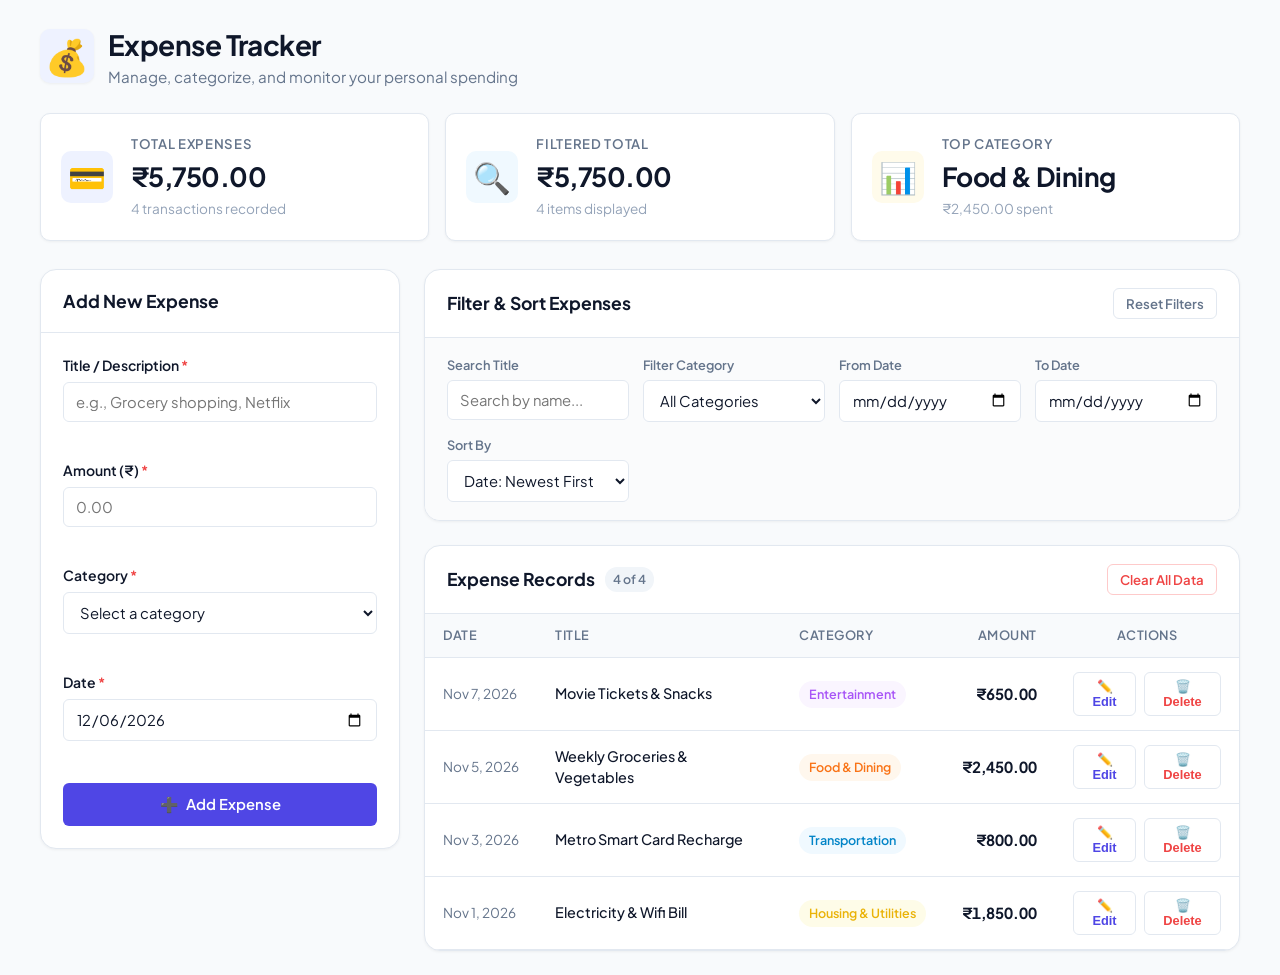
==== index.html @ b6d03e43 "feat: switch currency from USD to Indian Rupees (INR - ₹)" ====
<!DOCTYPE html>
<html lang="en">
<head>
  <meta charset="UTF-8">
  <meta name="viewport" content="width=device-width, initial-scale=1.0">
  <title>Interactive Expense Tracker</title>
  <link rel="stylesheet" href="style.css">
  <link rel="preconnect" href="https://fonts.googleapis.com">
  <link rel="preconnect" href="https://fonts.gstatic.com" crossorigin>
  <link href="https://fonts.googleapis.com/css2?family=Plus+Jakarta+Sans:wght@400;500;600;700&display=swap" rel="stylesheet">
</head>
<body>
  <div class="app-container">
    <!-- Header -->
    <header class="app-header">
      <div class="header-brand">
        <div class="logo-icon">💰</div>
        <div>
          <h1>Expense Tracker</h1>
          <p>Manage, categorize, and monitor your personal spending</p>
        </div>
      </div>
    </header>

    <!-- Spending Overview Cards -->
    <section class="summary-grid" aria-label="Spending Summary">
      <div class="summary-card total-card">
        <div class="card-icon">💳</div>
        <div class="card-info">
          <span class="card-label">Total Expenses</span>
          <h2 id="total-amount">₹0.00</h2>
          <span class="card-subtext" id="total-count">0 transactions recorded</span>
        </div>
      </div>

      <div class="summary-card filtered-card">
        <div class="card-icon">🔍</div>
        <div class="card-info">
          <span class="card-label">Filtered Total</span>
          <h2 id="filtered-amount">₹0.00</h2>
          <span class="card-subtext" id="filtered-count">0 items matching</span>
        </div>
      </div>

      <div class="summary-card top-category-card">
        <div class="card-icon">📊</div>
        <div class="card-info">
          <span class="card-label">Top Category</span>
          <h2 id="top-category-name">—</h2>
          <span class="card-subtext" id="top-category-amount">₹0.00 spent</span>
        </div>
      </div>
    </section>

    <!-- Main Content Layout -->
    <main class="main-layout">
      <!-- Left Column: Add / Edit Form -->
      <aside class="form-section">
        <div class="card">
          <div class="card-header">
            <h3 id="form-heading">Add New Expense</h3>
            <span id="edit-badge" class="badge edit-mode-badge" style="display: none;">Editing</span>
          </div>

          <form id="expense-form" novalidate>
            <input type="hidden" id="expense-id">

            <div class="form-group">
              <label for="expense-title">Title / Description <span class="required">*</span></label>
              <input 
                type="text" 
                id="expense-title" 
                name="title" 
                placeholder="e.g., Grocery shopping, Netflix" 
                required 
                maxlength="60"
                autocomplete="off"
              >
              <small class="error-msg" id="title-error"></small>
            </div>

            <div class="form-group">
              <label for="expense-amount">Amount (₹) <span class="required">*</span></label>
              <input 
                type="number" 
                id="expense-amount" 
                name="amount" 
                placeholder="0.00" 
                step="0.01" 
                min="0.01" 
                required
              >
              <small class="error-msg" id="amount-error"></small>
            </div>

            <div class="form-group">
              <label for="expense-category">Category <span class="required">*</span></label>
              <select id="expense-category" name="category" required>
                <option value="" disabled selected>Select a category</option>
                <option value="Food & Dining">🍔 Food & Dining</option>
                <option value="Transportation">🚗 Transportation</option>
                <option value="Housing & Utilities">💡 Housing & Utilities</option>
                <option value="Entertainment">🎬 Entertainment</option>
                <option value="Healthcare">💊 Healthcare</option>
                <option value="Shopping">🛍️ Shopping</option>
                <option value="Other">📦 Other</option>
              </select>
              <small class="error-msg" id="category-error"></small>
            </div>

            <div class="form-group">
              <label for="expense-date">Date <span class="required">*</span></label>
              <input 
                type="date" 
                id="expense-date" 
                name="date" 
                required
              >
              <small class="error-msg" id="date-error"></small>
            </div>

            <div class="form-actions">
              <button type="submit" id="submit-btn" class="btn btn-primary">
                <span class="btn-icon">➕</span> <span id="submit-btn-text">Add Expense</span>
              </button>
              <button type="button" id="cancel-btn" class="btn btn-secondary" style="display: none;">
                Cancel
              </button>
            </div>
          </form>
        </div>
      </aside>

      <!-- Right Column: Filters and Expense List -->
      <section class="list-section">
        <!-- Controls & Filters Card -->
        <div class="card filter-card">
          <div class="card-header">
            <h3>Filter & Sort Expenses</h3>
            <button id="reset-filters-btn" class="btn btn-sm btn-outline">Reset Filters</button>
          </div>

          <div class="filter-controls-grid">
            <!-- Search -->
            <div class="filter-item">
              <label for="search-input">Search Title</label>
              <input type="text" id="search-input" placeholder="Search by name...">
            </div>

            <!-- Filter by Category -->
            <div class="filter-item">
              <label for="filter-category">Filter Category</label>
              <select id="filter-category">
                <option value="all">All Categories</option>
                <option value="Food & Dining">Food & Dining</option>
                <option value="Transportation">Transportation</option>
                <option value="Housing & Utilities">Housing & Utilities</option>
                <option value="Entertainment">Entertainment</option>
                <option value="Healthcare">Healthcare</option>
                <option value="Shopping">Shopping</option>
                <option value="Other">Other</option>
              </select>
            </div>

            <!-- Date From -->
            <div class="filter-item">
              <label for="filter-start-date">From Date</label>
              <input type="date" id="filter-start-date">
            </div>

            <!-- Date To -->
            <div class="filter-item">
              <label for="filter-end-date">To Date</label>
              <input type="date" id="filter-end-date">
            </div>

            <!-- Sort By -->
            <div class="filter-item sort-item">
              <label for="sort-by">Sort By</label>
              <select id="sort-by">
                <option value="date-desc">Date: Newest First</option>
                <option value="date-asc">Date: Oldest First</option>
                <option value="amount-desc">Amount: Highest First</option>
                <option value="amount-asc">Amount: Lowest First</option>
                <option value="title-asc">Title: A to Z</option>
              </select>
            </div>
          </div>
        </div>

        <!-- Expense Listing Card -->
        <div class="card listing-card">
          <div class="card-header">
            <div class="listing-title-wrap">
              <h3>Expense Records</h3>
              <span class="count-badge" id="listing-count-badge">0 items</span>
            </div>
            <button id="clear-all-btn" class="btn btn-sm btn-danger-outline" title="Clear all stored expenses">
              Clear All Data
            </button>
          </div>

          <!-- Expenses List Container -->
          <div class="table-container">
            <table class="expenses-table" id="expenses-table">
              <thead>
                <tr>
                  <th>Date</th>
                  <th>Title</th>
                  <th>Category</th>
                  <th class="text-right">Amount</th>
                  <th class="text-center">Actions</th>
                </tr>
              </thead>
              <tbody id="expense-list-body">
                <!-- Dynamic rows injected here -->
              </tbody>
            </table>
          </div>

          <!-- Empty State -->
          <div id="empty-state" class="empty-state" style="display: none;">
            <div class="empty-icon">📂</div>
            <h4>No expenses found</h4>
            <p id="empty-state-message">Add your first expense or adjust your filter criteria.</p>
          </div>
        </div>
      </section>
    </main>
  </div>

  <script src="script.js"></script>
</body>
</html>
---- style.css ----
/* ==========================================================================
   Interactive Expense Tracker - Stylesheet
   ========================================================================== */

:root {
  --font-family: 'Plus Jakarta Sans', system-ui, -apple-system, BlinkMacSystemFont, 'Segoe UI', Roboto, sans-serif;
  
  /* Primary & Accent Colors */
  --color-primary: #4f46e5;
  --color-primary-hover: #4338ca;
  --color-primary-light: #eef2ff;
  
  --color-success: #10b981;
  --color-success-light: #ecfdf5;
  --color-danger: #ef4444;
  --color-danger-hover: #dc2626;
  --color-danger-light: #fef2f2;
  --color-warning: #f59e0b;
  --color-warning-light: #fffbeb;
  --color-info: #0ea5e9;
  --color-info-light: #f0f9ff;

  /* Neutrals */
  --bg-app: #f8fafc;
  --bg-card: #ffffff;
  --border-color: #e2e8f0;
  --border-focus: #818cf8;
  --text-main: #0f172a;
  --text-muted: #64748b;
  --text-light: #94a3b8;
  
  /* Category Colors */
  --cat-food: #f97316;
  --cat-food-bg: #fff7ed;
  --cat-transport: #0284c7;
  --cat-transport-bg: #f0f9ff;
  --cat-housing: #eab308;
  --cat-housing-bg: #fefce8;
  --cat-entertainment: #a855f7;
  --cat-entertainment-bg: #faf5ff;
  --cat-health: #ec4899;
  --cat-health-bg: #fdf2f8;
  --cat-shopping: #14b8a6;
  --cat-shopping-bg: #f0fdfa;
  --cat-other: #64748b;
  --cat-other-bg: #f8fafc;

  /* Shadows & Radius */
  --radius-sm: 6px;
  --radius-md: 10px;
  --radius-lg: 16px;
  --shadow-sm: 0 1px 3px rgba(0, 0, 0, 0.05);
  --shadow-md: 0 4px 12px rgba(0, 0, 0, 0.06);
  --shadow-lg: 0 10px 25px rgba(0, 0, 0, 0.08);

  --transition-fast: 0.18s ease;
}

/* Base Reset */
*, *::before, *::after {
  box-sizing: border-box;
  margin: 0;
  padding: 0;
}

body {
  font-family: var(--font-family);
  background-color: var(--bg-app);
  color: var(--text-main);
  line-height: 1.5;
  -webkit-font-smoothing: antialiased;
  min-height: 100vh;
  padding: 24px 16px;
}

/* App Container */
.app-container {
  max-width: 1200px;
  margin: 0 auto;
}

/* Header */
.app-header {
  margin-bottom: 24px;
}

.header-brand {
  display: flex;
  align-items: center;
  gap: 14px;
}

.logo-icon {
  font-size: 2.2rem;
  background: var(--color-primary-light);
  width: 54px;
  height: 54px;
  display: flex;
  align-items: center;
  justify-content: center;
  border-radius: var(--radius-md);
  box-shadow: var(--shadow-sm);
}

.header-brand h1 {
  font-size: 1.75rem;
  font-weight: 700;
  color: var(--text-main);
  letter-spacing: -0.02em;
}

.header-brand p {
  color: var(--text-muted);
  font-size: 0.95rem;
}

/* Summary Grid */
.summary-grid {
  display: grid;
  grid-template-columns: repeat(auto-fit, minmax(260px, 1fr));
  gap: 16px;
  margin-bottom: 28px;
}

.summary-card {
  background: var(--bg-card);
  border: 1px solid var(--border-color);
  border-radius: var(--radius-md);
  padding: 20px;
  display: flex;
  align-items: center;
  gap: 18px;
  box-shadow: var(--shadow-sm);
  transition: transform var(--transition-fast), box-shadow var(--transition-fast);
}

.summary-card:hover {
  transform: translateY(-2px);
  box-shadow: var(--shadow-md);
}

.summary-card .card-icon {
  font-size: 1.9rem;
  width: 52px;
  height: 52px;
  border-radius: var(--radius-md);
  display: flex;
  align-items: center;
  justify-content: center;
}

.total-card .card-icon {
  background: var(--color-primary-light);
}

.filtered-card .card-icon {
  background: var(--color-info-light);
}

.top-category-card .card-icon {
  background: var(--color-warning-light);
}

.card-info {
  display: flex;
  flex-direction: column;
}

.card-label {
  font-size: 0.825rem;
  text-transform: uppercase;
  font-weight: 600;
  letter-spacing: 0.05em;
  color: var(--text-muted);
}

.card-info h2 {
  font-size: 1.65rem;
  font-weight: 700;
  color: var(--text-main);
  margin: 3px 0;
  letter-spacing: -0.02em;
}

.card-subtext {
  font-size: 0.85rem;
  color: var(--text-light);
}

/* Main Layout */
.main-layout {
  display: grid;
  grid-template-columns: 360px 1fr;
  gap: 24px;
  align-items: start;
}

/* Cards */
.card {
  background: var(--bg-card);
  border: 1px solid var(--border-color);
  border-radius: var(--radius-lg);
  box-shadow: var(--shadow-sm);
  overflow: hidden;
}

.card-header {
  display: flex;
  justify-content: space-between;
  align-items: center;
  padding: 18px 22px;
  border-bottom: 1px solid var(--border-color);
}

.card-header h3 {
  font-size: 1.1rem;
  font-weight: 700;
  color: var(--text-main);
}

/* Form Styles */
#expense-form {
  padding: 22px;
  display: flex;
  flex-direction: column;
  gap: 16px;
}

.form-group {
  display: flex;
  flex-direction: column;
  gap: 6px;
}

.form-group label {
  font-size: 0.875rem;
  font-weight: 600;
  color: var(--text-main);
}

.form-group .required {
  color: var(--color-danger);
}

input[type="text"],
input[type="number"],
input[type="date"],
select {
  width: 100%;
  padding: 10px 12px;
  font-size: 0.925rem;
  font-family: inherit;
  color: var(--text-main);
  background-color: #fff;
  border: 1px solid var(--border-color);
  border-radius: var(--radius-sm);
  outline: none;
  transition: border-color var(--transition-fast), box-shadow var(--transition-fast);
}

input:focus,
select:focus {
  border-color: var(--color-primary);
  box-shadow: 0 0 0 3px rgba(79, 70, 229, 0.15);
}

input.input-error,
select.input-error {
  border-color: var(--color-danger);
  background-color: #fffafb;
}

.error-msg {
  color: var(--color-danger);
  font-size: 0.785rem;
  min-height: 16px;
}

.form-actions {
  display: flex;
  gap: 10px;
  margin-top: 4px;
}

/* Buttons */
.btn {
  display: inline-flex;
  align-items: center;
  justify-content: center;
  gap: 8px;
  font-family: inherit;
  font-size: 0.925rem;
  font-weight: 600;
  padding: 11px 18px;
  border-radius: var(--radius-sm);
  cursor: pointer;
  transition: all var(--transition-fast);
  border: 1px solid transparent;
  text-decoration: none;
}

.btn:active {
  transform: scale(0.98);
}

.btn-primary {
  background-color: var(--color-primary);
  color: #fff;
  flex: 1;
}

.btn-primary:hover {
  background-color: var(--color-primary-hover);
}

.btn-secondary {
  background-color: #f1f5f9;
  color: var(--text-muted);
}

.btn-secondary:hover {
  background-color: #e2e8f0;
  color: var(--text-main);
}

.btn-sm {
  padding: 6px 12px;
  font-size: 0.825rem;
}

.btn-outline {
  border-color: var(--border-color);
  background: transparent;
  color: var(--text-muted);
}

.btn-outline:hover {
  background: #f1f5f9;
  color: var(--text-main);
}

.btn-danger-outline {
  border-color: #fecaca;
  background: transparent;
  color: var(--color-danger);
}

.btn-danger-outline:hover {
  background: var(--color-danger-light);
  border-color: var(--color-danger);
}

/* Filter Controls Grid */
.filter-card {
  margin-bottom: 24px;
}

.filter-controls-grid {
  display: grid;
  grid-template-columns: repeat(auto-fit, minmax(180px, 1fr));
  gap: 14px;
  padding: 18px 22px;
  background-color: #fafbfc;
}

.filter-item {
  display: flex;
  flex-direction: column;
  gap: 5px;
}

.filter-item label {
  font-size: 0.8rem;
  font-weight: 600;
  color: var(--text-muted);
}

/* Listing Section */
.listing-title-wrap {
  display: flex;
  align-items: center;
  gap: 10px;
}

.count-badge {
  background: #f1f5f9;
  color: var(--text-muted);
  font-size: 0.775rem;
  font-weight: 600;
  padding: 3px 8px;
  border-radius: 12px;
}

.badge {
  font-size: 0.775rem;
  font-weight: 600;
  padding: 4px 8px;
  border-radius: var(--radius-sm);
}

.edit-mode-badge {
  background: var(--color-warning-light);
  color: var(--color-warning);
  border: 1px solid #fde68a;
}

/* Table */
.table-container {
  overflow-x: auto;
  max-height: 560px;
  overflow-y: auto;
}

.expenses-table {
  width: 100%;
  border-collapse: collapse;
  text-align: left;
  font-size: 0.9rem;
}

.expenses-table th {
  background: #f8fafc;
  color: var(--text-muted);
  font-size: 0.8rem;
  font-weight: 600;
  text-transform: uppercase;
  letter-spacing: 0.04em;
  padding: 12px 18px;
  border-bottom: 1px solid var(--border-color);
  position: sticky;
  top: 0;
  z-index: 1;
}

.expenses-table td {
  padding: 14px 18px;
  border-bottom: 1px solid var(--border-color);
  vertical-align: middle;
}

.expenses-table tbody tr {
  transition: background-color var(--transition-fast);
}

.expenses-table tbody tr:hover {
  background-color: #f8fafc;
}

.text-right {
  text-align: right;
}

.text-center {
  text-align: center;
}

.expense-amount-cell {
  font-weight: 700;
  color: var(--text-main);
  font-variant-numeric: tabular-nums;
  font-size: 0.95rem;
}

.expense-title-cell {
  font-weight: 500;
  color: var(--text-main);
}

.expense-date-cell {
  color: var(--text-muted);
  white-space: nowrap;
  font-size: 0.85rem;
}

/* Category Badges */
.category-pill {
  display: inline-flex;
  align-items: center;
  gap: 5px;
  font-size: 0.785rem;
  font-weight: 600;
  padding: 4px 10px;
  border-radius: 20px;
  white-space: nowrap;
}

.cat-food { background-color: var(--cat-food-bg); color: var(--cat-food); }
.cat-transport { background-color: var(--cat-transport-bg); color: var(--cat-transport); }
.cat-housing { background-color: var(--cat-housing-bg); color: var(--cat-housing); }
.cat-entertainment { background-color: var(--cat-entertainment-bg); color: var(--cat-entertainment); }
.cat-health { background-color: var(--cat-health-bg); color: var(--cat-health); }
.cat-shopping { background-color: var(--cat-shopping-bg); color: var(--cat-shopping); }
.cat-other { background-color: var(--cat-other-bg); color: var(--cat-other); }

/* Row Actions */
.row-actions {
  display: flex;
  gap: 8px;
  justify-content: center;
}

.action-btn {
  background: transparent;
  border: 1px solid var(--border-color);
  border-radius: var(--radius-sm);
  padding: 6px 9px;
  font-size: 0.8rem;
  font-weight: 600;
  cursor: pointer;
  display: inline-flex;
  align-items: center;
  gap: 4px;
  transition: all var(--transition-fast);
}

.edit-action {
  color: var(--color-primary);
}

.edit-action:hover {
  background-color: var(--color-primary-light);
  border-color: var(--color-primary);
}

.delete-action {
  color: var(--color-danger);
}

.delete-action:hover {
  background-color: var(--color-danger-light);
  border-color: var(--color-danger);
}

/* Empty State */
.empty-state {
  text-align: center;
  padding: 50px 20px;
  color: var(--text-muted);
}

.empty-icon {
  font-size: 3rem;
  margin-bottom: 12px;
}

.empty-state h4 {
  font-size: 1.15rem;
  color: var(--text-main);
  margin-bottom: 6px;
}

.empty-state p {
  font-size: 0.9rem;
}

/* Responsive Breakpoints */
@media (max-width: 968px) {
  .main-layout {
    grid-template-columns: 1fr;
  }

  .form-section {
    order: 1;
  }

  .list-section {
    order: 2;
  }
}

@media (max-width: 600px) {
  body {
    padding: 16px 10px;
  }

  .header-brand h1 {
    font-size: 1.45rem;
  }

  .summary-grid {
    grid-template-columns: 1fr;
  }

  .filter-controls-grid {
    grid-template-columns: 1fr;
  }

  .card-header {
    padding: 14px 16px;
  }

  #expense-form {
    padding: 16px;
  }

  .expenses-table th,
  .expenses-table td {
    padding: 10px 12px;
  }
}
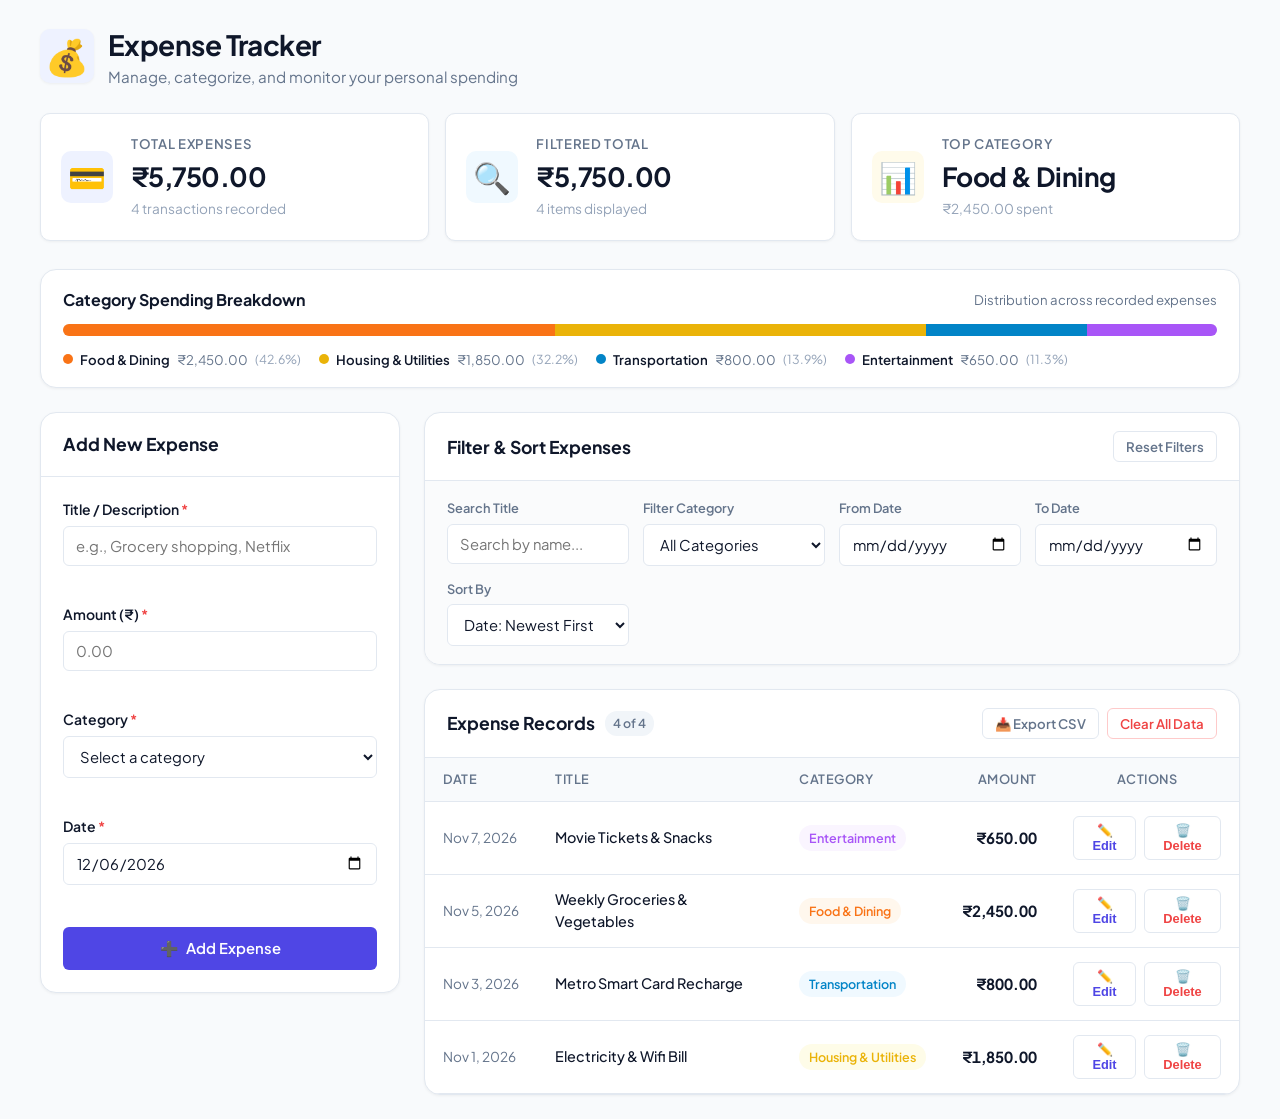
==== commit 6b5551c3: "feat: complete mobile-responsive card transformation and UI polish" ====
--- a/index.html
+++ b/index.html
@@ -52,6 +52,20 @@
       </div>
     </section>
 
+    <!-- Visual Category Spending Breakdown -->
+    <section class="card category-breakdown-card" aria-label="Category Spending Breakdown">
+      <div class="category-breakdown-header">
+        <h4>Category Spending Breakdown</h4>
+        <span class="breakdown-subtitle" id="breakdown-subtitle">Distribution across recorded expenses</span>
+      </div>
+      <div class="progress-bar-container" id="category-progress-bar">
+        <!-- Colored segments injected dynamically by script.js -->
+      </div>
+      <div class="category-legend" id="category-legend">
+        <!-- Category tags injected dynamically by script.js -->
+      </div>
+    </section>
+
     <!-- Main Content Layout -->
     <main class="main-layout">
       <!-- Left Column: Add / Edit Form -->
@@ -195,9 +209,14 @@
               <h3>Expense Records</h3>
               <span class="count-badge" id="listing-count-badge">0 items</span>
             </div>
-            <button id="clear-all-btn" class="btn btn-sm btn-danger-outline" title="Clear all stored expenses">
-              Clear All Data
-            </button>
+            <div class="listing-header-actions">
+              <button id="export-csv-btn" class="btn btn-sm btn-outline" title="Export displayed expenses to CSV">
+                📥 Export CSV
+              </button>
+              <button id="clear-all-btn" class="btn btn-sm btn-danger-outline" title="Clear all stored expenses">
+                Clear All Data
+              </button>
+            </div>
           </div>
 
           <!-- Expenses List Container -->
--- a/style.css
+++ b/style.css
@@ -187,6 +187,78 @@
   color: var(--text-light);
 }
 
+/* Category Breakdown Card */
+.category-breakdown-card {
+  padding: 18px 22px;
+  margin-bottom: 24px;
+}
+
+.category-breakdown-header {
+  display: flex;
+  justify-content: space-between;
+  align-items: center;
+  margin-bottom: 12px;
+  flex-wrap: wrap;
+  gap: 8px;
+}
+
+.category-breakdown-header h4 {
+  font-size: 1rem;
+  font-weight: 700;
+  color: var(--text-main);
+}
+
+.breakdown-subtitle {
+  font-size: 0.825rem;
+  color: var(--text-muted);
+}
+
+.progress-bar-container {
+  height: 12px;
+  border-radius: 6px;
+  background-color: #f1f5f9;
+  display: flex;
+  overflow: hidden;
+  margin-bottom: 14px;
+}
+
+.progress-segment {
+  height: 100%;
+  transition: width 0.3s ease;
+}
+
+.category-legend {
+  display: flex;
+  flex-wrap: wrap;
+  gap: 12px 18px;
+}
+
+.legend-item {
+  display: flex;
+  align-items: center;
+  gap: 7px;
+  font-size: 0.825rem;
+  color: var(--text-muted);
+}
+
+.legend-dot {
+  width: 10px;
+  height: 10px;
+  border-radius: 50%;
+  display: inline-block;
+  flex-shrink: 0;
+}
+
+.legend-name {
+  font-weight: 600;
+  color: var(--text-main);
+}
+
+.legend-pct {
+  color: var(--text-light);
+  font-size: 0.775rem;
+}
+
 /* Main Layout */
 .main-layout {
   display: grid;
@@ -382,6 +454,13 @@
   gap: 10px;
 }
 
+.listing-header-actions {
+  display: flex;
+  align-items: center;
+  gap: 8px;
+  flex-wrap: wrap;
+}
+
 .count-badge {
   background: #f1f5f9;
   color: var(--text-muted);
@@ -553,10 +632,15 @@
   font-size: 0.9rem;
 }
 
-/* Responsive Breakpoints */
-@media (max-width: 968px) {
+/* ==========================================================================
+   Responsive Breakpoints & Mobile Enhancements
+   ========================================================================== */
+
+/* Tablet & Smaller Laptops */
+@media (max-width: 992px) {
   .main-layout {
     grid-template-columns: 1fr;
+    gap: 20px;
   }
 
   .form-section {
@@ -566,35 +650,235 @@
   .list-section {
     order: 2;
   }
-}
-
-@media (max-width: 600px) {
+
+  .summary-grid {
+    grid-template-columns: repeat(3, 1fr);
+  }
+}
+
+/* Medium Tablets & Large Phones */
+@media (max-width: 768px) {
   body {
-    padding: 16px 10px;
-  }
-
-  .header-brand h1 {
-    font-size: 1.45rem;
+    padding: 14px 10px;
   }
 
   .summary-grid {
     grid-template-columns: 1fr;
+    gap: 12px;
+    margin-bottom: 20px;
+  }
+
+  .summary-card {
+    padding: 16px;
+  }
+
+  .summary-card .card-icon {
+    width: 46px;
+    height: 46px;
+    font-size: 1.6rem;
+  }
+
+  .card-info h2 {
+    font-size: 1.45rem;
+  }
+
+  .filter-controls-grid {
+    grid-template-columns: 1fr 1fr;
+    padding: 16px;
+    gap: 12px;
+  }
+
+  /* Prevent automatic zoom on iOS Safari when tapping inputs */
+  input[type="text"],
+  input[type="number"],
+  input[type="date"],
+  select {
+    font-size: 16px;
+    min-height: 44px;
+  }
+
+  .btn {
+    min-height: 44px;
+  }
+}
+
+/* Small Screens & Mobile Phones (Card Transformation for Table) */
+@media (max-width: 640px) {
+  body {
+    padding: 10px 8px;
+  }
+
+  .app-header {
+    margin-bottom: 18px;
+  }
+
+  .header-brand {
+    gap: 10px;
+  }
+
+  .logo-icon {
+    width: 44px;
+    height: 44px;
+    font-size: 1.6rem;
+  }
+
+  .header-brand h1 {
+    font-size: 1.35rem;
+  }
+
+  .header-brand p {
+    font-size: 0.825rem;
+  }
+
+  .card-header {
+    padding: 14px 16px;
+    flex-direction: column;
+    align-items: flex-start;
+    gap: 10px;
+  }
+
+  .card-header h3 {
+    font-size: 1.05rem;
+  }
+
+  .listing-title-wrap {
+    width: 100%;
+    justify-content: space-between;
+  }
+
+  .listing-header-actions {
+    width: 100%;
+    display: flex;
+    gap: 8px;
+  }
+
+  .listing-header-actions .btn {
+    flex: 1;
+    font-size: 0.8rem;
+    padding: 8px 10px;
+    text-align: center;
+    justify-content: center;
+  }
+
+  #expense-form {
+    padding: 16px;
+  }
+
+  .form-actions {
+    flex-direction: column;
+  }
+
+  .form-actions .btn {
+    width: 100%;
   }
 
   .filter-controls-grid {
     grid-template-columns: 1fr;
-  }
-
-  .card-header {
     padding: 14px 16px;
   }
 
-  #expense-form {
-    padding: 16px;
-  }
-
-  .expenses-table th,
+  .category-breakdown-card {
+    padding: 14px 16px;
+  }
+
+  .category-legend {
+    gap: 8px 12px;
+  }
+
+  .legend-item {
+    font-size: 0.775rem;
+  }
+
+  /* Table transformed to Card-based list for seamless mobile view */
+  .table-container {
+    max-height: none;
+    overflow-x: visible;
+    padding: 10px;
+  }
+
+  .expenses-table {
+    display: block;
+    width: 100%;
+  }
+
+  .expenses-table thead {
+    display: none; /* Hide standard tabular header on mobile */
+  }
+
+  .expenses-table tbody {
+    display: flex;
+    flex-direction: column;
+    gap: 12px;
+    width: 100%;
+  }
+
+  .expenses-table tbody tr {
+    display: block;
+    width: 100%;
+    background: #ffffff;
+    border: 1px solid var(--border-color);
+    border-radius: var(--radius-md);
+    padding: 14px;
+    box-shadow: 0 1px 3px rgba(0, 0, 0, 0.04);
+  }
+
+  .expenses-table tbody tr:hover {
+    background: #ffffff;
+    border-color: var(--border-focus);
+    box-shadow: var(--shadow-md);
+  }
+
   .expenses-table td {
-    padding: 10px 12px;
-  }
-}
+    display: flex;
+    justify-content: space-between;
+    align-items: center;
+    padding: 7px 0;
+    border-bottom: 1px solid #f8fafc;
+    text-align: right;
+    font-size: 0.9rem;
+    gap: 10px;
+  }
+
+  .expenses-table td::before {
+    content: attr(data-label);
+    font-size: 0.75rem;
+    font-weight: 700;
+    text-transform: uppercase;
+    color: var(--text-muted);
+    letter-spacing: 0.04em;
+    text-align: left;
+    flex-shrink: 0;
+  }
+
+  .expenses-table td.expense-amount-cell {
+    font-size: 1.1rem;
+    color: var(--color-primary);
+  }
+
+  .expenses-table td:last-child {
+    border-bottom: none;
+    padding-top: 10px;
+    margin-top: 6px;
+    border-top: 1px dashed var(--border-color);
+    justify-content: stretch;
+  }
+
+  .expenses-table td:last-child::before {
+    display: none;
+  }
+
+  .row-actions {
+    width: 100%;
+    display: flex;
+    gap: 8px;
+  }
+
+  .row-actions .action-btn {
+    flex: 1;
+    justify-content: center;
+    padding: 9px 12px;
+    font-size: 0.85rem;
+    min-height: 42px;
+  }
+}
+
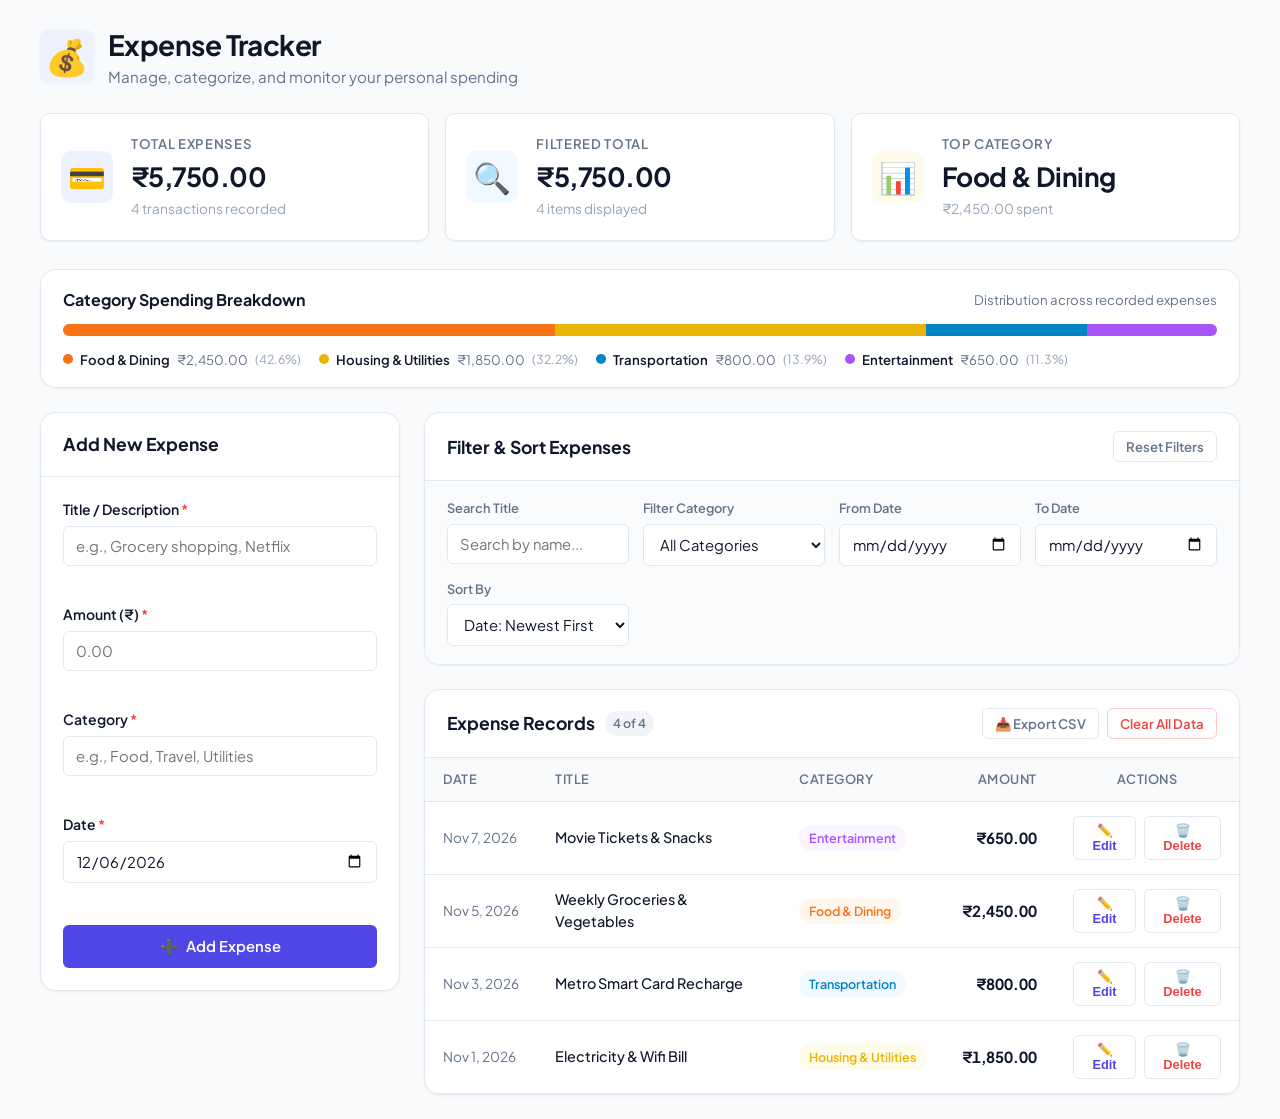
==== commit 5ca989cb: "feat: convert Category select dropdown to freeform input field with datalist suggestions" ====
--- a/index.html
+++ b/index.html
@@ -109,16 +109,25 @@
 
             <div class="form-group">
               <label for="expense-category">Category <span class="required">*</span></label>
-              <select id="expense-category" name="category" required>
-                <option value="" disabled selected>Select a category</option>
-                <option value="Food & Dining">🍔 Food & Dining</option>
-                <option value="Transportation">🚗 Transportation</option>
-                <option value="Housing & Utilities">💡 Housing & Utilities</option>
-                <option value="Entertainment">🎬 Entertainment</option>
-                <option value="Healthcare">💊 Healthcare</option>
-                <option value="Shopping">🛍️ Shopping</option>
-                <option value="Other">📦 Other</option>
-              </select>
+              <input 
+                type="text" 
+                id="expense-category" 
+                name="category" 
+                placeholder="e.g., Food, Travel, Utilities" 
+                required
+                maxlength="30"
+                autocomplete="off"
+                list="category-suggestions"
+              >
+              <datalist id="category-suggestions">
+                <option value="Food & Dining">
+                <option value="Transportation">
+                <option value="Housing & Utilities">
+                <option value="Entertainment">
+                <option value="Healthcare">
+                <option value="Shopping">
+                <option value="Other">
+              </datalist>
               <small class="error-msg" id="category-error"></small>
             </div>
 
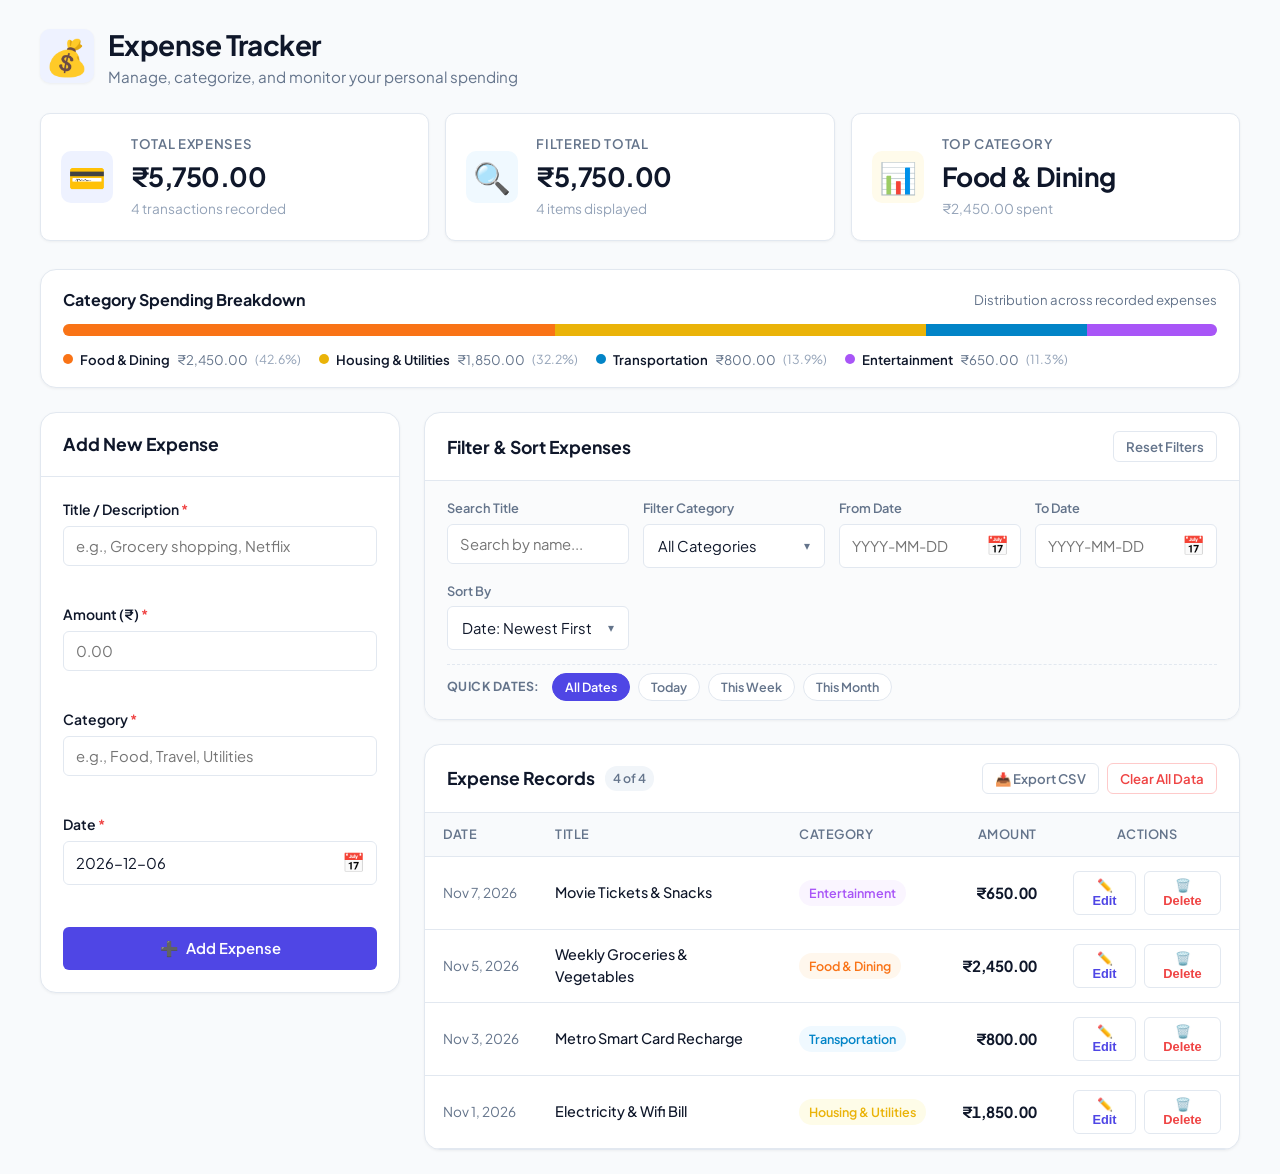
==== commit 3d4dc357: "feat: implement mobile-responsive custom dropdowns and custom calendar date picker" ====
--- a/index.html
+++ b/index.html
@@ -133,12 +133,18 @@
 
             <div class="form-group">
               <label for="expense-date">Date <span class="required">*</span></label>
-              <input 
-                type="date" 
-                id="expense-date" 
-                name="date" 
-                required
-              >
+              <div class="custom-date-container">
+                <input 
+                  type="text" 
+                  id="expense-date" 
+                  name="date" 
+                  class="custom-date-input" 
+                  placeholder="YYYY-MM-DD" 
+                  readonly 
+                  required
+                >
+                <button type="button" class="calendar-btn" aria-label="Choose date">📅</button>
+              </div>
               <small class="error-msg" id="date-error"></small>
             </div>
 
@@ -173,40 +179,89 @@
             <!-- Filter by Category -->
             <div class="filter-item">
               <label for="filter-category">Filter Category</label>
-              <select id="filter-category">
-                <option value="all">All Categories</option>
-                <option value="Food & Dining">Food & Dining</option>
-                <option value="Transportation">Transportation</option>
-                <option value="Housing & Utilities">Housing & Utilities</option>
-                <option value="Entertainment">Entertainment</option>
-                <option value="Healthcare">Healthcare</option>
-                <option value="Shopping">Shopping</option>
-                <option value="Other">Other</option>
-              </select>
+              <div class="custom-select-wrapper" id="wrapper-filter-category">
+                <button type="button" class="custom-select-trigger" id="trigger-filter-category" aria-haspopup="listbox" aria-expanded="false">
+                  <span class="selected-text" id="selected-filter-category-text">All Categories</span>
+                  <span class="chevron-icon">▾</span>
+                </button>
+                <div class="custom-options-menu" id="menu-filter-category" role="listbox">
+                  <!-- Dynamically populated -->
+                </div>
+                <select id="filter-category" class="hidden-select" tabindex="-1">
+                  <option value="all">All Categories</option>
+                  <option value="Food & Dining">Food & Dining</option>
+                  <option value="Transportation">Transportation</option>
+                  <option value="Housing & Utilities">Housing & Utilities</option>
+                  <option value="Entertainment">Entertainment</option>
+                  <option value="Healthcare">Healthcare</option>
+                  <option value="Shopping">Shopping</option>
+                  <option value="Other">Other</option>
+                </select>
+              </div>
             </div>
 
             <!-- Date From -->
             <div class="filter-item">
               <label for="filter-start-date">From Date</label>
-              <input type="date" id="filter-start-date">
+              <div class="custom-date-container">
+                <input 
+                  type="text" 
+                  id="filter-start-date" 
+                  class="custom-date-input" 
+                  placeholder="YYYY-MM-DD" 
+                  readonly
+                >
+                <button type="button" class="calendar-btn" aria-label="Choose start date">📅</button>
+              </div>
             </div>
 
             <!-- Date To -->
             <div class="filter-item">
               <label for="filter-end-date">To Date</label>
-              <input type="date" id="filter-end-date">
+              <div class="custom-date-container">
+                <input 
+                  type="text" 
+                  id="filter-end-date" 
+                  class="custom-date-input" 
+                  placeholder="YYYY-MM-DD" 
+                  readonly
+                >
+                <button type="button" class="calendar-btn" aria-label="Choose end date">📅</button>
+              </div>
             </div>
 
             <!-- Sort By -->
             <div class="filter-item sort-item">
               <label for="sort-by">Sort By</label>
-              <select id="sort-by">
-                <option value="date-desc">Date: Newest First</option>
-                <option value="date-asc">Date: Oldest First</option>
-                <option value="amount-desc">Amount: Highest First</option>
-                <option value="amount-asc">Amount: Lowest First</option>
-                <option value="title-asc">Title: A to Z</option>
-              </select>
+              <div class="custom-select-wrapper" id="wrapper-sort-by">
+                <button type="button" class="custom-select-trigger" id="trigger-sort-by" aria-haspopup="listbox" aria-expanded="false">
+                  <span class="selected-text" id="selected-sort-by-text">Date: Newest First</span>
+                  <span class="chevron-icon">▾</span>
+                </button>
+                <div class="custom-options-menu" id="menu-sort-by" role="listbox">
+                  <div class="custom-option selected" data-value="date-desc">Date: Newest First</div>
+                  <div class="custom-option" data-value="date-asc">Date: Oldest First</div>
+                  <div class="custom-option" data-value="amount-desc">Amount: Highest First</div>
+                  <div class="custom-option" data-value="amount-asc">Amount: Lowest First</div>
+                  <div class="custom-option" data-value="title-asc">Title: A to Z</div>
+                </div>
+                <select id="sort-by" class="hidden-select" tabindex="-1">
+                  <option value="date-desc">Date: Newest First</option>
+                  <option value="date-asc">Date: Oldest First</option>
+                  <option value="amount-desc">Amount: Highest First</option>
+                  <option value="amount-asc">Amount: Lowest First</option>
+                  <option value="title-asc">Title: A to Z</option>
+                </select>
+              </div>
+            </div>
+
+            <!-- Quick Date Presets -->
+            <div class="quick-date-presets">
+              <span class="quick-preset-title">Quick Dates:</span>
+              <button type="button" class="preset-btn active" data-preset="all">All Dates</button>
+              <button type="button" class="preset-btn" data-preset="today">Today</button>
+              <button type="button" class="preset-btn" data-preset="this-week">This Week</button>
+              <button type="button" class="preset-btn" data-preset="this-month">This Month</button>
             </div>
           </div>
         </div>
@@ -257,6 +312,28 @@
     </main>
   </div>
 
+  <!-- Global Custom Calendar Modal (100% Mobile Responsive) -->
+  <div id="custom-calendar-modal" class="calendar-modal-backdrop" style="display: none;">
+    <div class="calendar-modal-content" role="dialog" aria-modal="true" aria-label="Select Date">
+      <div class="cal-header">
+        <button type="button" id="cal-prev-month" class="cal-nav-btn" aria-label="Previous month">◀</button>
+        <div id="cal-month-year" class="cal-month-year">November 2026</div>
+        <button type="button" id="cal-next-month" class="cal-nav-btn" aria-label="Next month">▶</button>
+      </div>
+      <div class="cal-weekdays">
+        <span>Su</span><span>Mo</span><span>Tu</span><span>We</span><span>Th</span><span>Fr</span><span>Sa</span>
+      </div>
+      <div id="cal-days-grid" class="cal-days-grid">
+        <!-- Days generated dynamically -->
+      </div>
+      <div class="cal-footer">
+        <button type="button" id="cal-today-btn" class="btn btn-sm btn-outline">Today</button>
+        <button type="button" id="cal-clear-btn" class="btn btn-sm btn-outline">Clear</button>
+        <button type="button" id="cal-close-btn" class="btn btn-sm btn-primary">Done</button>
+      </div>
+    </div>
+  </div>
+
   <script src="script.js"></script>
 </body>
 </html>
--- a/style.css
+++ b/style.css
@@ -447,6 +447,348 @@
   color: var(--text-muted);
 }
 
+/* Custom Select (100% Contained & Mobile-Responsive) */
+.custom-select-wrapper {
+  position: relative;
+  width: 100%;
+  box-sizing: border-box;
+}
+
+.custom-select-trigger {
+  width: 100%;
+  min-height: 44px;
+  padding: 10px 14px;
+  background: #ffffff;
+  border: 1px solid var(--border-color);
+  border-radius: var(--radius-sm);
+  font-family: inherit;
+  font-size: 0.925rem;
+  color: var(--text-main);
+  display: flex;
+  align-items: center;
+  justify-content: space-between;
+  cursor: pointer;
+  transition: border-color var(--transition-fast), box-shadow var(--transition-fast);
+  text-align: left;
+  box-sizing: border-box;
+}
+
+.custom-select-trigger:focus,
+.custom-select-wrapper.open .custom-select-trigger {
+  border-color: var(--color-primary);
+  box-shadow: 0 0 0 3px rgba(79, 70, 229, 0.15);
+  outline: none;
+}
+
+.selected-text {
+  overflow: hidden;
+  text-overflow: ellipsis;
+  white-space: nowrap;
+}
+
+.chevron-icon {
+  font-size: 0.75rem;
+  color: var(--text-muted);
+  transition: transform var(--transition-fast);
+  margin-left: 8px;
+  flex-shrink: 0;
+}
+
+.custom-select-wrapper.open .chevron-icon {
+  transform: rotate(180deg);
+}
+
+.custom-options-menu {
+  position: absolute;
+  top: calc(100% + 4px);
+  left: 0;
+  right: 0;
+  width: 100%;
+  max-width: 100%;
+  max-height: 220px;
+  overflow-y: auto;
+  background: #ffffff;
+  border: 1px solid var(--border-color);
+  border-radius: var(--radius-sm);
+  box-shadow: 0 10px 25px rgba(0, 0, 0, 0.1);
+  z-index: 150;
+  display: none;
+  box-sizing: border-box;
+}
+
+.custom-select-wrapper.open .custom-options-menu {
+  display: block;
+}
+
+.custom-option {
+  padding: 10px 14px;
+  font-size: 0.885rem;
+  color: var(--text-main);
+  cursor: pointer;
+  transition: background-color var(--transition-fast), color var(--transition-fast);
+  white-space: nowrap;
+  overflow: hidden;
+  text-overflow: ellipsis;
+  display: flex;
+  align-items: center;
+  justify-content: space-between;
+}
+
+.custom-option:hover {
+  background-color: var(--color-primary-light);
+  color: var(--color-primary);
+}
+
+.custom-option.selected {
+  background-color: var(--color-primary-light);
+  color: var(--color-primary);
+  font-weight: 600;
+}
+
+.custom-option.selected::after {
+  content: '✓';
+  font-weight: 700;
+  font-size: 0.85rem;
+}
+
+.hidden-select {
+  position: absolute !important;
+  width: 1px !important;
+  height: 1px !important;
+  padding: 0 !important;
+  margin: -1px !important;
+  overflow: hidden !important;
+  clip: rect(0, 0, 0, 0) !important;
+  white-space: nowrap !important;
+  border: 0 !important;
+}
+
+/* Custom Date Container */
+.custom-date-container {
+  position: relative;
+  width: 100%;
+  display: flex;
+  align-items: center;
+  box-sizing: border-box;
+}
+
+.custom-date-input {
+  width: 100%;
+  min-height: 44px;
+  padding: 10px 42px 10px 12px;
+  background: #ffffff;
+  border: 1px solid var(--border-color);
+  border-radius: var(--radius-sm);
+  font-family: inherit;
+  font-size: 0.925rem;
+  color: var(--text-main);
+  cursor: pointer;
+  box-sizing: border-box;
+  transition: border-color var(--transition-fast), box-shadow var(--transition-fast);
+}
+
+.custom-date-input:focus {
+  border-color: var(--color-primary);
+  box-shadow: 0 0 0 3px rgba(79, 70, 229, 0.15);
+  outline: none;
+}
+
+.calendar-btn {
+  position: absolute;
+  right: 6px;
+  top: 50%;
+  transform: translateY(-50%);
+  background: transparent;
+  border: none;
+  font-size: 1.15rem;
+  cursor: pointer;
+  padding: 6px;
+  border-radius: var(--radius-sm);
+  display: flex;
+  align-items: center;
+  justify-content: center;
+  transition: background-color var(--transition-fast);
+  color: var(--text-muted);
+}
+
+.calendar-btn:hover {
+  background: #f1f5f9;
+}
+
+/* Quick Date Presets */
+.quick-date-presets {
+  grid-column: 1 / -1;
+  display: flex;
+  align-items: center;
+  flex-wrap: wrap;
+  gap: 8px;
+  padding-top: 8px;
+  border-top: 1px dashed var(--border-color);
+}
+
+.quick-preset-title {
+  font-size: 0.775rem;
+  font-weight: 700;
+  color: var(--text-muted);
+  text-transform: uppercase;
+  letter-spacing: 0.04em;
+  margin-right: 4px;
+}
+
+.preset-btn {
+  background: #ffffff;
+  border: 1px solid var(--border-color);
+  border-radius: 16px;
+  padding: 5px 12px;
+  font-size: 0.785rem;
+  font-weight: 600;
+  color: var(--text-muted);
+  cursor: pointer;
+  transition: all var(--transition-fast);
+  font-family: inherit;
+}
+
+.preset-btn:hover {
+  background: #f1f5f9;
+  color: var(--text-main);
+  border-color: #cbd5e1;
+}
+
+.preset-btn.active {
+  background: var(--color-primary);
+  color: #ffffff;
+  border-color: var(--color-primary);
+}
+
+/* Calendar Modal (100% Mobile Responsive) */
+.calendar-modal-backdrop {
+  position: fixed;
+  top: 0;
+  left: 0;
+  right: 0;
+  bottom: 0;
+  background: rgba(15, 23, 42, 0.45);
+  backdrop-filter: blur(2px);
+  z-index: 9999;
+  display: flex;
+  align-items: center;
+  justify-content: center;
+  padding: 16px;
+  animation: fadeIn 0.18s ease-out;
+}
+
+.calendar-modal-content {
+  background: #ffffff;
+  border-radius: var(--radius-lg);
+  box-shadow: 0 20px 40px -8px rgba(0, 0, 0, 0.22);
+  width: 100%;
+  max-width: 320px;
+  padding: 20px;
+  box-sizing: border-box;
+  animation: popScale 0.2s cubic-bezier(0.16, 1, 0.3, 1);
+}
+
+.cal-header {
+  display: flex;
+  align-items: center;
+  justify-content: space-between;
+  margin-bottom: 14px;
+}
+
+.cal-month-year {
+  font-size: 1rem;
+  font-weight: 700;
+  color: var(--text-main);
+}
+
+.cal-nav-btn {
+  background: #f1f5f9;
+  border: 1px solid var(--border-color);
+  border-radius: var(--radius-sm);
+  width: 32px;
+  height: 32px;
+  display: flex;
+  align-items: center;
+  justify-content: center;
+  cursor: pointer;
+  font-size: 0.75rem;
+  color: var(--text-main);
+  transition: background-color var(--transition-fast);
+}
+
+.cal-nav-btn:hover {
+  background: #e2e8f0;
+}
+
+.cal-weekdays {
+  display: grid;
+  grid-template-columns: repeat(7, 1fr);
+  text-align: center;
+  font-size: 0.75rem;
+  font-weight: 700;
+  color: var(--text-muted);
+  text-transform: uppercase;
+  letter-spacing: 0.04em;
+  margin-bottom: 8px;
+}
+
+.cal-days-grid {
+  display: grid;
+  grid-template-columns: repeat(7, 1fr);
+  gap: 4px;
+  margin-bottom: 16px;
+}
+
+.cal-day-cell {
+  aspect-ratio: 1;
+  display: flex;
+  align-items: center;
+  justify-content: center;
+  font-size: 0.85rem;
+  font-weight: 500;
+  border-radius: var(--radius-sm);
+  cursor: pointer;
+  transition: all 0.15s ease;
+  user-select: none;
+  color: var(--text-main);
+  border: 1px solid transparent;
+}
+
+.cal-day-cell:hover:not(.empty-day) {
+  background-color: var(--color-primary-light);
+  color: var(--color-primary);
+}
+
+.cal-day-cell.empty-day {
+  cursor: default;
+}
+
+.cal-day-cell.today-day {
+  border-color: var(--color-primary);
+  font-weight: 700;
+}
+
+.cal-day-cell.selected-day {
+  background-color: var(--color-primary) !important;
+  color: #ffffff !important;
+  font-weight: 700;
+}
+
+.cal-footer {
+  display: flex;
+  gap: 8px;
+  justify-content: space-between;
+  border-top: 1px solid var(--border-color);
+  padding-top: 14px;
+}
+
+.cal-footer .btn {
+  flex: 1;
+  padding: 7px 10px;
+  font-size: 0.825rem;
+  min-height: 38px;
+}
+
 /* Listing Section */
 .listing-title-wrap {
   display: flex;
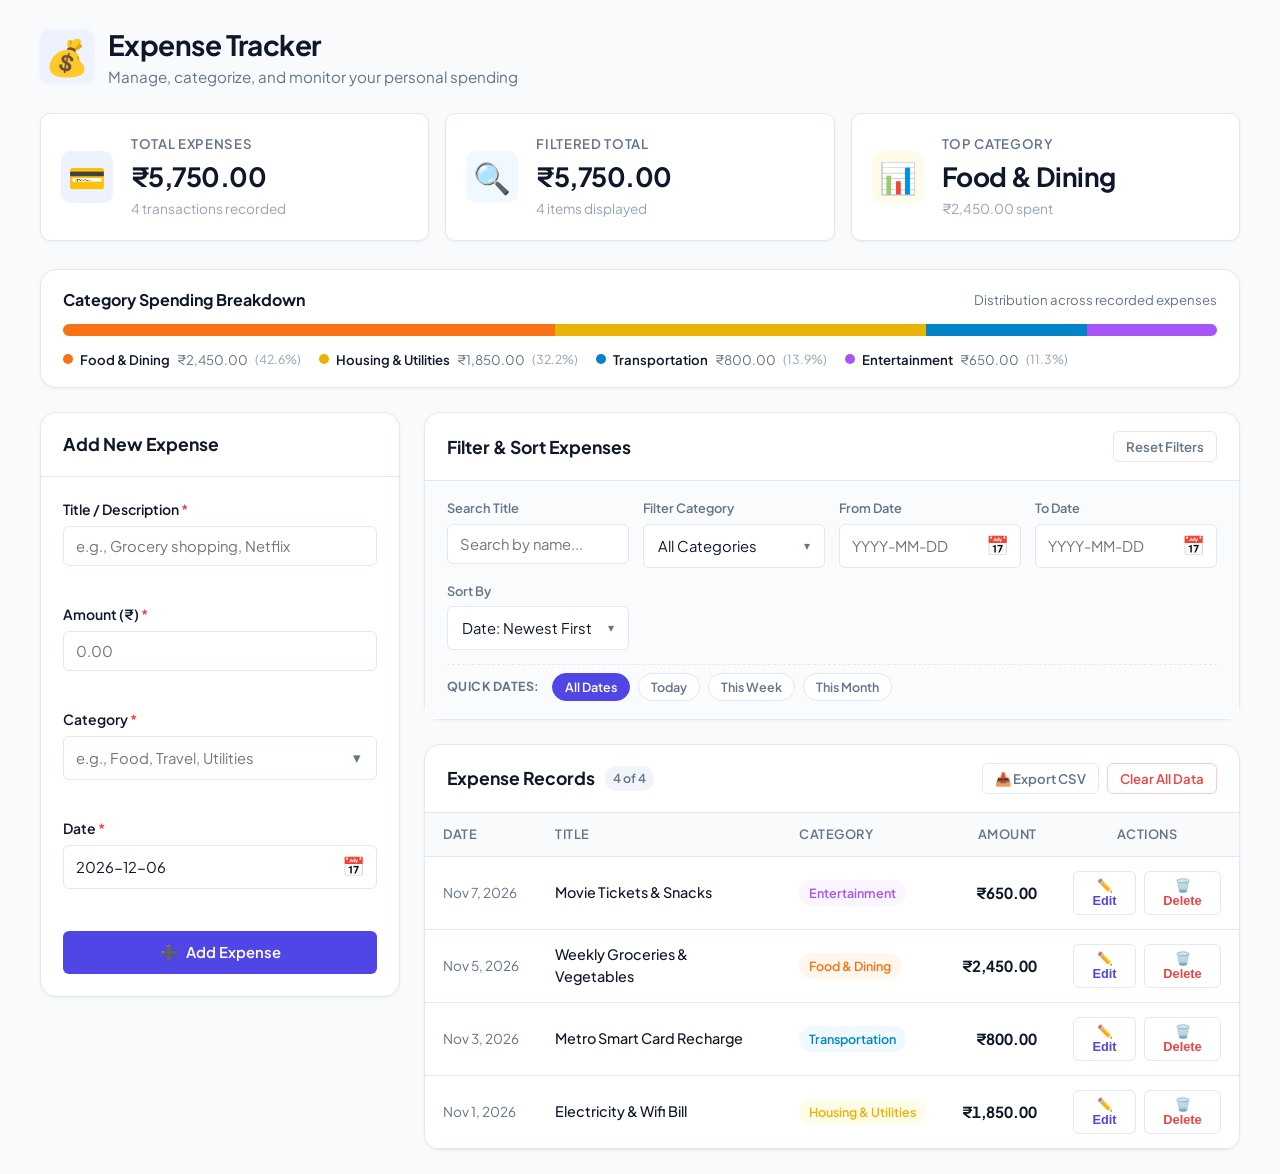
==== commit 8b335486: "fix: replace native datalist with reliable custom mobile-responsive category dropdown" ====
--- a/index.html
+++ b/index.html
@@ -109,25 +109,24 @@
 
             <div class="form-group">
               <label for="expense-category">Category <span class="required">*</span></label>
-              <input 
-                type="text" 
-                id="expense-category" 
-                name="category" 
-                placeholder="e.g., Food, Travel, Utilities" 
-                required
-                maxlength="30"
-                autocomplete="off"
-                list="category-suggestions"
-              >
-              <datalist id="category-suggestions">
-                <option value="Food & Dining">
-                <option value="Transportation">
-                <option value="Housing & Utilities">
-                <option value="Entertainment">
-                <option value="Healthcare">
-                <option value="Shopping">
-                <option value="Other">
-              </datalist>
+              <div class="custom-combobox-wrapper" id="wrapper-expense-category">
+                <input 
+                  type="text" 
+                  id="expense-category" 
+                  name="category" 
+                  class="custom-combobox-input"
+                  placeholder="e.g., Food, Travel, Utilities" 
+                  required
+                  maxlength="40"
+                  autocomplete="off"
+                >
+                <button type="button" id="expense-category-toggle" class="combobox-toggle-btn" aria-label="Toggle category dropdown">
+                  ▾
+                </button>
+                <div class="custom-combobox-dropdown" id="expense-category-dropdown" role="listbox">
+                  <!-- Dynamically populated options -->
+                </div>
+              </div>
               <small class="error-msg" id="category-error"></small>
             </div>
 
--- a/style.css
+++ b/style.css
@@ -273,7 +273,18 @@
   border: 1px solid var(--border-color);
   border-radius: var(--radius-lg);
   box-shadow: var(--shadow-sm);
+  position: relative;
+}
+
+.listing-card {
   overflow: hidden;
+}
+
+.filter-card {
+  margin-bottom: 24px;
+  overflow: visible !important;
+  position: relative;
+  z-index: 30;
 }
 
 .card-header {
@@ -298,10 +309,122 @@
   gap: 16px;
 }
 
+.form-section .card {
+  overflow: visible !important;
+}
+
 .form-group {
   display: flex;
   flex-direction: column;
   gap: 6px;
+  position: relative;
+}
+
+/* Custom Combobox for Category Entry */
+.custom-combobox-wrapper {
+  position: relative;
+  width: 100%;
+  box-sizing: border-box;
+}
+
+.custom-combobox-wrapper.open {
+  z-index: 500;
+}
+
+.custom-combobox-input {
+  width: 100%;
+  min-height: 44px;
+  padding: 10px 38px 10px 12px;
+  background: #ffffff;
+  border: 1px solid var(--border-color);
+  border-radius: var(--radius-sm);
+  font-family: inherit;
+  font-size: 0.925rem;
+  color: var(--text-main);
+  box-sizing: border-box;
+  transition: border-color var(--transition-fast), box-shadow var(--transition-fast);
+}
+
+.custom-combobox-input:focus {
+  border-color: var(--color-primary);
+  box-shadow: 0 0 0 3px rgba(79, 70, 229, 0.15);
+  outline: none;
+}
+
+.combobox-toggle-btn {
+  position: absolute;
+  right: 6px;
+  top: 50%;
+  transform: translateY(-50%);
+  background: transparent;
+  border: none;
+  font-size: 0.95rem;
+  color: var(--text-muted);
+  cursor: pointer;
+  padding: 8px 10px;
+  border-radius: var(--radius-sm);
+  display: flex;
+  align-items: center;
+  justify-content: center;
+  transition: color var(--transition-fast), transform var(--transition-fast);
+}
+
+.combobox-toggle-btn:hover {
+  color: var(--color-primary);
+}
+
+.custom-combobox-wrapper.open .combobox-toggle-btn {
+  transform: translateY(-50%) rotate(180deg);
+}
+
+.custom-combobox-dropdown {
+  position: absolute;
+  top: calc(100% + 4px);
+  left: 0;
+  right: 0;
+  width: 100%;
+  max-width: 100%;
+  max-height: 220px;
+  overflow-y: auto;
+  overflow-x: hidden;
+  -webkit-overflow-scrolling: touch;
+  overscroll-behavior: contain;
+  background: #ffffff;
+  border: 1px solid var(--border-color);
+  border-radius: var(--radius-sm);
+  box-shadow: 0 12px 30px rgba(0, 0, 0, 0.16);
+  z-index: 999;
+  display: none;
+  box-sizing: border-box;
+  scrollbar-width: thin;
+  scrollbar-color: #cbd5e1 #f8fafc;
+}
+
+.custom-combobox-wrapper.open .custom-combobox-dropdown {
+  display: block;
+}
+
+.combobox-option {
+  padding: 10px 14px;
+  font-size: 0.885rem;
+  color: var(--text-main);
+  cursor: pointer;
+  transition: background-color var(--transition-fast), color var(--transition-fast);
+  display: flex;
+  align-items: center;
+  gap: 8px;
+}
+
+.combobox-option:hover {
+  background-color: var(--color-primary-light);
+  color: var(--color-primary);
+}
+
+.combobox-empty {
+  padding: 12px 14px;
+  font-size: 0.85rem;
+  color: var(--text-muted);
+  text-align: center;
 }
 
 .form-group label {
@@ -423,22 +546,20 @@
 }
 
 /* Filter Controls Grid */
-.filter-card {
-  margin-bottom: 24px;
-}
-
 .filter-controls-grid {
   display: grid;
   grid-template-columns: repeat(auto-fit, minmax(180px, 1fr));
   gap: 14px;
   padding: 18px 22px;
   background-color: #fafbfc;
+  overflow: visible !important;
 }
 
 .filter-item {
   display: flex;
   flex-direction: column;
   gap: 5px;
+  position: relative;
 }
 
 .filter-item label {
@@ -452,6 +573,10 @@
   position: relative;
   width: 100%;
   box-sizing: border-box;
+}
+
+.custom-select-wrapper.open {
+  z-index: 500;
 }
 
 .custom-select-trigger {
@@ -505,15 +630,40 @@
   right: 0;
   width: 100%;
   max-width: 100%;
-  max-height: 220px;
+  max-height: 200px;
   overflow-y: auto;
+  overflow-x: hidden;
+  -webkit-overflow-scrolling: touch;
+  overscroll-behavior: contain;
   background: #ffffff;
   border: 1px solid var(--border-color);
   border-radius: var(--radius-sm);
-  box-shadow: 0 10px 25px rgba(0, 0, 0, 0.1);
-  z-index: 150;
+  box-shadow: 0 12px 30px rgba(0, 0, 0, 0.16);
+  z-index: 999;
   display: none;
   box-sizing: border-box;
+  scrollbar-width: thin;
+  scrollbar-color: #cbd5e1 #f8fafc;
+}
+
+/* Drop-up position when space below is tight */
+.custom-select-wrapper.drop-up .custom-options-menu {
+  top: auto;
+  bottom: calc(100% + 4px);
+  box-shadow: 0 -12px 30px rgba(0, 0, 0, 0.16);
+}
+
+.custom-options-menu::-webkit-scrollbar {
+  width: 6px;
+}
+
+.custom-options-menu::-webkit-scrollbar-track {
+  background: #f8fafc;
+}
+
+.custom-options-menu::-webkit-scrollbar-thumb {
+  background-color: #cbd5e1;
+  border-radius: 4px;
 }
 
 .custom-select-wrapper.open .custom-options-menu {
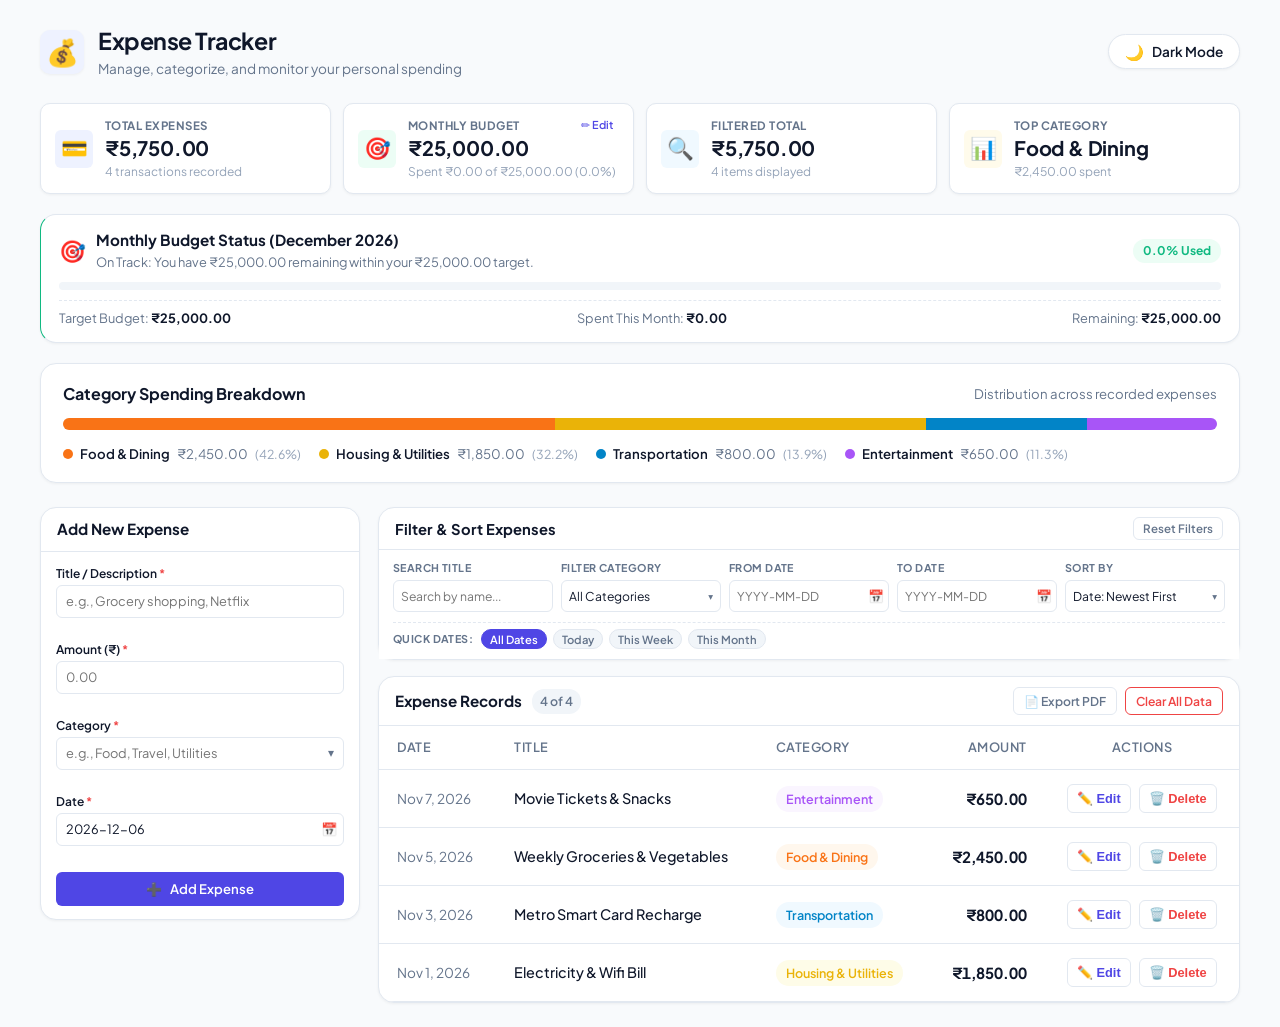
==== commit 4711b4dd: "feat: add light/dark mode, monthly budget alerts, PDF export, and compact UI" ====
--- a/index.html
+++ b/index.html
@@ -20,6 +20,12 @@
           <p>Manage, categorize, and monitor your personal spending</p>
         </div>
       </div>
+      <div class="header-actions">
+        <button id="theme-toggle-btn" class="theme-toggle-btn" type="button" aria-label="Toggle light or dark theme" title="Toggle theme">
+          <span class="theme-icon" id="theme-icon">🌙</span>
+          <span class="theme-label" id="theme-label">Dark Mode</span>
+        </button>
+      </div>
     </header>
 
     <!-- Spending Overview Cards -->
@@ -33,6 +39,18 @@
         </div>
       </div>
 
+      <div class="summary-card budget-card">
+        <div class="card-icon">🎯</div>
+        <div class="card-info">
+          <div class="card-label-row">
+            <span class="card-label">Monthly Budget</span>
+            <button type="button" id="edit-budget-btn" class="btn-icon-link" title="Change monthly budget limit">✏️ Edit</button>
+          </div>
+          <h2 id="budget-remaining-amount">₹0.00</h2>
+          <span class="card-subtext" id="budget-status-subtext">₹0.00 spent of ₹25,000</span>
+        </div>
+      </div>
+
       <div class="summary-card filtered-card">
         <div class="card-icon">🔍</div>
         <div class="card-info">
@@ -49,6 +67,30 @@
           <h2 id="top-category-name">—</h2>
           <span class="card-subtext" id="top-category-amount">₹0.00 spent</span>
         </div>
+      </div>
+    </section>
+
+    <!-- Live Budget Target & Over-Budget Alert Banner -->
+    <section class="card budget-alert-card" id="budget-alert-card" aria-label="Monthly Budget Status">
+      <div class="budget-card-header">
+        <div class="budget-title-wrap">
+          <span class="budget-status-icon" id="budget-status-icon">🎯</span>
+          <div>
+            <h4 id="budget-month-heading">Monthly Budget Status (November 2026)</h4>
+            <p class="budget-status-message" id="budget-status-message">Tracking spending against target budget</p>
+          </div>
+        </div>
+        <div class="budget-badge-wrap">
+          <span class="budget-pct-badge" id="budget-pct-badge">0.0% Used</span>
+        </div>
+      </div>
+      <div class="budget-progress-container">
+        <div class="budget-progress-bar" id="budget-progress-bar" style="width: 0%;"></div>
+      </div>
+      <div class="budget-metrics-row">
+        <span>Target Budget: <strong id="budget-target-display">₹25,000.00</strong></span>
+        <span>Spent This Month: <strong id="budget-spent-display">₹0.00</strong></span>
+        <span>Remaining: <strong id="budget-remaining-display">₹25,000.00</strong></span>
       </div>
     </section>
 
@@ -273,8 +315,8 @@
               <span class="count-badge" id="listing-count-badge">0 items</span>
             </div>
             <div class="listing-header-actions">
-              <button id="export-csv-btn" class="btn btn-sm btn-outline" title="Export displayed expenses to CSV">
-                📥 Export CSV
+              <button id="export-pdf-btn" class="btn btn-sm btn-outline" title="Export displayed expenses to PDF">
+                📄 Export PDF
               </button>
               <button id="clear-all-btn" class="btn btn-sm btn-danger-outline" title="Clear all stored expenses">
                 Clear All Data
@@ -311,6 +353,37 @@
     </main>
   </div>
 
+  <!-- Monthly Budget Target Modal (100% Mobile Responsive) -->
+  <div id="budget-modal" class="calendar-modal-backdrop" style="display: none;">
+    <div class="calendar-modal-content budget-modal-content" role="dialog" aria-modal="true" aria-label="Set Monthly Budget Target">
+      <div class="cal-header">
+        <h3 class="modal-title">Set Monthly Budget</h3>
+        <button type="button" id="close-budget-modal-btn" class="modal-close-btn" aria-label="Close modal">✕</button>
+      </div>
+      <p class="modal-desc">Define your spending limit for the month to track your financial health and receive real-time alerts.</p>
+      <form id="budget-form" novalidate>
+        <div class="form-group">
+          <label for="budget-input">Monthly Budget (₹) <span class="required">*</span></label>
+          <input 
+            type="number" 
+            id="budget-input" 
+            name="budget" 
+            placeholder="e.g., 25000" 
+            min="100" 
+            step="100" 
+            required
+            autocomplete="off"
+          >
+          <small class="error-msg" id="budget-error"></small>
+        </div>
+        <div class="modal-btn-row">
+          <button type="button" id="cancel-budget-btn" class="btn btn-sm btn-secondary">Cancel</button>
+          <button type="submit" class="btn btn-sm btn-primary">Save Target</button>
+        </div>
+      </form>
+    </div>
+  </div>
+
   <!-- Global Custom Calendar Modal (100% Mobile Responsive) -->
   <div id="custom-calendar-modal" class="calendar-modal-backdrop" style="display: none;">
     <div class="calendar-modal-content" role="dialog" aria-modal="true" aria-label="Select Date">
--- a/style.css
+++ b/style.css
@@ -23,6 +23,9 @@
   /* Neutrals */
   --bg-app: #f8fafc;
   --bg-card: #ffffff;
+  --bg-input: #ffffff;
+  --bg-hover: #f1f5f9;
+  --bg-modal-overlay: rgba(15, 23, 42, 0.45);
   --border-color: #e2e8f0;
   --border-focus: #818cf8;
   --text-main: #0f172a;
@@ -56,6 +59,40 @@
   --transition-fast: 0.18s ease;
 }
 
+/* ==========================================================================
+   Dark Mode Theme Overrides
+   ========================================================================== */
+[data-theme="dark"] {
+  --bg-app: #0b0f19;
+  --bg-card: #151d2f;
+  --bg-input: #1e293b;
+  --bg-hover: #1e293b;
+  --bg-modal-overlay: rgba(0, 0, 0, 0.72);
+  --border-color: #26334d;
+  --border-focus: #6366f1;
+  --text-main: #f1f5f9;
+  --text-muted: #94a3b8;
+  --text-light: #64748b;
+
+  --color-primary-light: rgba(99, 102, 241, 0.2);
+  --color-success-light: rgba(16, 185, 129, 0.2);
+  --color-danger-light: rgba(239, 68, 68, 0.2);
+  --color-warning-light: rgba(245, 158, 11, 0.2);
+  --color-info-light: rgba(14, 165, 233, 0.2);
+
+  --cat-food-bg: rgba(249, 115, 22, 0.2);
+  --cat-transport-bg: rgba(2, 132, 199, 0.2);
+  --cat-housing-bg: rgba(234, 179, 8, 0.2);
+  --cat-entertainment-bg: rgba(168, 85, 247, 0.2);
+  --cat-health-bg: rgba(236, 72, 153, 0.2);
+  --cat-shopping-bg: rgba(20, 184, 166, 0.2);
+  --cat-other-bg: rgba(100, 116, 139, 0.2);
+
+  --shadow-sm: 0 1px 3px rgba(0, 0, 0, 0.4);
+  --shadow-md: 0 4px 12px rgba(0, 0, 0, 0.5);
+  --shadow-lg: 0 10px 25px rgba(0, 0, 0, 0.65);
+}
+
 /* Base Reset */
 *, *::before, *::after {
   box-sizing: border-box;
@@ -71,6 +108,7 @@
   -webkit-font-smoothing: antialiased;
   min-height: 100vh;
   padding: 24px 16px;
+  transition: background-color 0.25s ease, color 0.25s ease;
 }
 
 /* App Container */
@@ -82,6 +120,11 @@
 /* Header */
 .app-header {
   margin-bottom: 24px;
+  display: flex;
+  align-items: center;
+  justify-content: space-between;
+  flex-wrap: wrap;
+  gap: 16px;
 }
 
 .header-brand {
@@ -90,11 +133,46 @@
   gap: 14px;
 }
 
+.header-actions {
+  display: flex;
+  align-items: center;
+  gap: 12px;
+}
+
+.theme-toggle-btn {
+  display: inline-flex;
+  align-items: center;
+  gap: 8px;
+  background: var(--bg-card);
+  border: 1px solid var(--border-color);
+  border-radius: 20px;
+  padding: 8px 16px;
+  font-family: inherit;
+  font-size: 0.85rem;
+  font-weight: 600;
+  color: var(--text-main);
+  cursor: pointer;
+  box-shadow: var(--shadow-sm);
+  transition: all var(--transition-fast);
+  user-select: none;
+}
+
+.theme-toggle-btn:hover {
+  background: var(--bg-hover);
+  border-color: var(--color-primary);
+  transform: translateY(-1px);
+}
+
+.theme-icon {
+  font-size: 0.95rem;
+  line-height: 1;
+}
+
 .logo-icon {
-  font-size: 2.2rem;
+  font-size: 1.65rem;
   background: var(--color-primary-light);
-  width: 54px;
-  height: 54px;
+  width: 44px;
+  height: 44px;
   display: flex;
   align-items: center;
   justify-content: center;
@@ -103,7 +181,7 @@
 }
 
 .header-brand h1 {
-  font-size: 1.75rem;
+  font-size: 1.45rem;
   font-weight: 700;
   color: var(--text-main);
   letter-spacing: -0.02em;
@@ -111,27 +189,28 @@
 
 .header-brand p {
   color: var(--text-muted);
-  font-size: 0.95rem;
+  font-size: 0.85rem;
 }
 
 /* Summary Grid */
 .summary-grid {
   display: grid;
-  grid-template-columns: repeat(auto-fit, minmax(260px, 1fr));
-  gap: 16px;
-  margin-bottom: 28px;
+  grid-template-columns: repeat(4, 1fr);
+  gap: 12px;
+  margin-bottom: 20px;
 }
 
 .summary-card {
   background: var(--bg-card);
   border: 1px solid var(--border-color);
   border-radius: var(--radius-md);
-  padding: 20px;
-  display: flex;
-  align-items: center;
-  gap: 18px;
+  padding: 12px 14px;
+  display: flex;
+  align-items: center;
+  gap: 12px;
   box-shadow: var(--shadow-sm);
   transition: transform var(--transition-fast), box-shadow var(--transition-fast);
+  min-width: 0;
 }
 
 .summary-card:hover {
@@ -140,10 +219,11 @@
 }
 
 .summary-card .card-icon {
-  font-size: 1.9rem;
-  width: 52px;
-  height: 52px;
-  border-radius: var(--radius-md);
+  font-size: 1.35rem;
+  width: 38px;
+  height: 38px;
+  min-width: 38px;
+  border-radius: var(--radius-sm);
   display: flex;
   align-items: center;
   justify-content: center;
@@ -153,6 +233,10 @@
   background: var(--color-primary-light);
 }
 
+.budget-card .card-icon {
+  background: var(--color-success-light);
+}
+
 .filtered-card .card-icon {
   background: var(--color-info-light);
 }
@@ -164,27 +248,195 @@
 .card-info {
   display: flex;
   flex-direction: column;
+  width: 100%;
+  min-width: 0;
+}
+
+.card-label-row {
+  display: flex;
+  align-items: center;
+  justify-content: space-between;
+  width: 100%;
+  gap: 6px;
+}
+
+.btn-icon-link {
+  background: transparent;
+  border: 1px solid transparent;
+  font-size: 0.68rem;
+  font-weight: 600;
+  color: var(--color-primary);
+  cursor: pointer;
+  padding: 1px 5px;
+  border-radius: var(--radius-sm);
+  transition: all var(--transition-fast);
+  font-family: inherit;
+}
+
+.btn-icon-link:hover {
+  background: var(--color-primary-light);
+  border-color: var(--border-color);
 }
 
 .card-label {
-  font-size: 0.825rem;
+  font-size: 0.72rem;
   text-transform: uppercase;
-  font-weight: 600;
-  letter-spacing: 0.05em;
-  color: var(--text-muted);
+  font-weight: 700;
+  letter-spacing: 0.04em;
+  color: var(--text-muted);
+  white-space: nowrap;
 }
 
 .card-info h2 {
-  font-size: 1.65rem;
+  font-size: 1.25rem;
   font-weight: 700;
   color: var(--text-main);
-  margin: 3px 0;
-  letter-spacing: -0.02em;
+  margin: 1px 0 2px 0;
+  letter-spacing: -0.01em;
+  white-space: nowrap;
+  overflow: hidden;
+  text-overflow: ellipsis;
+  line-height: 1.3;
+}
+
+.card-info h2.over-budget {
+  color: var(--color-danger) !important;
 }
 
 .card-subtext {
-  font-size: 0.85rem;
+  font-size: 0.75rem;
   color: var(--text-light);
+  white-space: nowrap;
+  overflow: hidden;
+  text-overflow: ellipsis;
+}
+
+/* ==========================================================================
+   Live Budget Target & Over-Budget Alert Banner
+   ========================================================================== */
+.budget-alert-card {
+  padding: 14px 18px;
+  margin-bottom: 20px;
+  border-left: 4px solid var(--color-success);
+  transition: all var(--transition-fast);
+}
+
+.budget-alert-card.status-safe {
+  border-left-color: var(--color-success);
+}
+
+.budget-alert-card.status-warning {
+  border-left-color: var(--color-warning);
+}
+
+.budget-alert-card.status-danger {
+  border-left-color: var(--color-danger);
+  animation: alertPulse 2.5s infinite ease-in-out;
+}
+
+@keyframes alertPulse {
+  0%, 100% {
+    box-shadow: 0 0 0 0 rgba(239, 68, 68, 0.25);
+  }
+  50% {
+    box-shadow: 0 0 0 6px rgba(239, 68, 68, 0.1);
+  }
+}
+
+.budget-card-header {
+  display: flex;
+  justify-content: space-between;
+  align-items: center;
+  margin-bottom: 10px;
+  flex-wrap: wrap;
+  gap: 10px;
+}
+
+.budget-title-wrap {
+  display: flex;
+  align-items: center;
+  gap: 10px;
+}
+
+.budget-status-icon {
+  font-size: 1.35rem;
+  line-height: 1;
+}
+
+.budget-card-header h4 {
+  font-size: 0.95rem;
+  font-weight: 700;
+  color: var(--text-main);
+}
+
+.budget-status-message {
+  font-size: 0.8rem;
+  color: var(--text-muted);
+  margin-top: 1px;
+}
+
+.budget-badge-wrap {
+  display: flex;
+  align-items: center;
+}
+
+.budget-pct-badge {
+  font-size: 0.75rem;
+  font-weight: 700;
+  padding: 3px 10px;
+  border-radius: 20px;
+  background: var(--color-success-light);
+  color: var(--color-success);
+  transition: all var(--transition-fast);
+}
+
+.budget-alert-card.status-warning .budget-pct-badge {
+  background: var(--color-warning-light);
+  color: var(--color-warning);
+}
+
+.budget-alert-card.status-danger .budget-pct-badge {
+  background: var(--color-danger-light);
+  color: var(--color-danger);
+}
+
+.budget-progress-container {
+  height: 8px;
+  border-radius: 4px;
+  background-color: var(--bg-hover);
+  overflow: hidden;
+  margin-bottom: 10px;
+}
+
+.budget-progress-bar {
+  height: 100%;
+  border-radius: 4px;
+  background-color: var(--color-success);
+  transition: width 0.4s ease, background-color 0.3s ease;
+}
+
+.budget-alert-card.status-warning .budget-progress-bar {
+  background-color: var(--color-warning);
+}
+
+.budget-alert-card.status-danger .budget-progress-bar {
+  background-color: var(--color-danger);
+}
+
+.budget-metrics-row {
+  display: flex;
+  align-items: center;
+  justify-content: space-between;
+  flex-wrap: wrap;
+  gap: 8px;
+  font-size: 0.8rem;
+  color: var(--text-muted);
+  padding-top: 8px;
+  border-top: 1px dashed var(--border-color);
+}
+
+.budget-metrics-row strong {
+  color: var(--text-main);
 }
 
 /* Category Breakdown Card */
@@ -216,7 +468,7 @@
 .progress-bar-container {
   height: 12px;
   border-radius: 6px;
-  background-color: #f1f5f9;
+  background-color: var(--bg-hover);
   display: flex;
   overflow: hidden;
   margin-bottom: 14px;
@@ -262,8 +514,8 @@
 /* Main Layout */
 .main-layout {
   display: grid;
-  grid-template-columns: 360px 1fr;
-  gap: 24px;
+  grid-template-columns: 320px 1fr;
+  gap: 18px;
   align-items: start;
 }
 
@@ -281,32 +533,47 @@
 }
 
 .filter-card {
-  margin-bottom: 24px;
+  margin-bottom: 16px;
   overflow: visible !important;
   position: relative;
   z-index: 30;
 }
 
+.filter-card .card-header {
+  padding: 9px 16px;
+}
+
+.filter-card .card-header h3 {
+  font-size: 0.92rem;
+  font-weight: 700;
+}
+
+#reset-filters-btn {
+  padding: 3px 9px;
+  font-size: 0.72rem;
+  min-height: auto;
+}
+
 .card-header {
   display: flex;
   justify-content: space-between;
   align-items: center;
-  padding: 18px 22px;
+  padding: 10px 16px;
   border-bottom: 1px solid var(--border-color);
 }
 
 .card-header h3 {
-  font-size: 1.1rem;
+  font-size: 0.95rem;
   font-weight: 700;
   color: var(--text-main);
 }
 
 /* Form Styles */
 #expense-form {
-  padding: 22px;
+  padding: 13px 15px;
   display: flex;
   flex-direction: column;
-  gap: 16px;
+  gap: 8px;
 }
 
 .form-section .card {
@@ -316,7 +583,7 @@
 .form-group {
   display: flex;
   flex-direction: column;
-  gap: 6px;
+  gap: 2px;
   position: relative;
 }
 
@@ -333,13 +600,14 @@
 
 .custom-combobox-input {
   width: 100%;
-  min-height: 44px;
-  padding: 10px 38px 10px 12px;
-  background: #ffffff;
+  min-height: 33px;
+  height: 33px;
+  padding: 5px 28px 5px 9px;
+  background: var(--bg-input);
   border: 1px solid var(--border-color);
   border-radius: var(--radius-sm);
   font-family: inherit;
-  font-size: 0.925rem;
+  font-size: 0.8rem;
   color: var(--text-main);
   box-sizing: border-box;
   transition: border-color var(--transition-fast), box-shadow var(--transition-fast);
@@ -353,15 +621,15 @@
 
 .combobox-toggle-btn {
   position: absolute;
-  right: 6px;
+  right: 4px;
   top: 50%;
   transform: translateY(-50%);
   background: transparent;
   border: none;
-  font-size: 0.95rem;
+  font-size: 0.75rem;
   color: var(--text-muted);
   cursor: pointer;
-  padding: 8px 10px;
+  padding: 3px 6px;
   border-radius: var(--radius-sm);
   display: flex;
   align-items: center;
@@ -389,7 +657,7 @@
   overflow-x: hidden;
   -webkit-overflow-scrolling: touch;
   overscroll-behavior: contain;
-  background: #ffffff;
+  background: var(--bg-card);
   border: 1px solid var(--border-color);
   border-radius: var(--radius-sm);
   box-shadow: 0 12px 30px rgba(0, 0, 0, 0.16);
@@ -397,7 +665,7 @@
   display: none;
   box-sizing: border-box;
   scrollbar-width: thin;
-  scrollbar-color: #cbd5e1 #f8fafc;
+  scrollbar-color: var(--border-color) var(--bg-card);
 }
 
 .custom-combobox-wrapper.open .custom-combobox-dropdown {
@@ -405,8 +673,8 @@
 }
 
 .combobox-option {
-  padding: 10px 14px;
-  font-size: 0.885rem;
+  padding: 6px 10px;
+  font-size: 0.8rem;
   color: var(--text-main);
   cursor: pointer;
   transition: background-color var(--transition-fast), color var(--transition-fast);
@@ -416,25 +684,45 @@
 }
 
 .combobox-option:hover {
-  background-color: var(--color-primary-light);
+  background-color: var(--bg-hover);
   color: var(--color-primary);
 }
 
 .combobox-empty {
-  padding: 12px 14px;
-  font-size: 0.85rem;
+  padding: 8px 12px;
+  font-size: 0.78rem;
   color: var(--text-muted);
   text-align: center;
 }
 
 .form-group label {
-  font-size: 0.875rem;
+  font-size: 0.75rem;
   font-weight: 600;
   color: var(--text-main);
 }
 
 .form-group .required {
   color: var(--color-danger);
+}
+
+#expense-form input[type="text"],
+#expense-form input[type="number"],
+#expense-form .custom-combobox-input,
+#expense-form .custom-date-input {
+  min-height: 33px;
+  height: 33px;
+  padding: 5px 9px;
+  font-size: 0.8rem;
+}
+
+#expense-form .custom-date-input {
+  padding-right: 28px;
+}
+
+#expense-form .calendar-btn {
+  right: 3px;
+  font-size: 0.82rem;
+  padding: 2px 4px;
 }
 
 input[type="text"],
@@ -442,11 +730,11 @@
 input[type="date"],
 select {
   width: 100%;
-  padding: 10px 12px;
-  font-size: 0.925rem;
+  padding: 8px 11px;
+  font-size: 0.85rem;
   font-family: inherit;
   color: var(--text-main);
-  background-color: #fff;
+  background-color: var(--bg-input);
   border: 1px solid var(--border-color);
   border-radius: var(--radius-sm);
   outline: none;
@@ -462,19 +750,30 @@
 input.input-error,
 select.input-error {
   border-color: var(--color-danger);
-  background-color: #fffafb;
+  background-color: var(--color-danger-light);
 }
 
 .error-msg {
   color: var(--color-danger);
-  font-size: 0.785rem;
-  min-height: 16px;
+  font-size: 0.68rem;
+  min-height: 13px;
+  line-height: 1.2;
 }
 
 .form-actions {
   display: flex;
-  gap: 10px;
-  margin-top: 4px;
+  gap: 8px;
+  margin-top: 3px;
+}
+
+#expense-form .btn {
+  padding: 7px 12px;
+  font-size: 0.82rem;
+  min-height: 34px;
+}
+
+#expense-form .btn .btn-icon {
+  font-size: 0.8rem;
 }
 
 /* Buttons */
@@ -484,9 +783,9 @@
   justify-content: center;
   gap: 8px;
   font-family: inherit;
-  font-size: 0.925rem;
+  font-size: 0.88rem;
   font-weight: 600;
-  padding: 11px 18px;
+  padding: 9px 15px;
   border-radius: var(--radius-sm);
   cursor: pointer;
   transition: all var(--transition-fast);
@@ -509,18 +808,20 @@
 }
 
 .btn-secondary {
-  background-color: #f1f5f9;
-  color: var(--text-muted);
+  background-color: var(--bg-hover);
+  color: var(--text-main);
+  border: 1px solid var(--border-color);
 }
 
 .btn-secondary:hover {
-  background-color: #e2e8f0;
+  background-color: var(--border-color);
   color: var(--text-main);
 }
 
 .btn-sm {
-  padding: 6px 12px;
-  font-size: 0.825rem;
+  padding: 4px 10px;
+  font-size: 0.76rem;
+  min-height: 28px;
 }
 
 .btn-outline {
@@ -530,12 +831,12 @@
 }
 
 .btn-outline:hover {
-  background: #f1f5f9;
+  background: var(--bg-hover);
   color: var(--text-main);
 }
 
 .btn-danger-outline {
-  border-color: #fecaca;
+  border-color: var(--color-danger);
   background: transparent;
   color: var(--color-danger);
 }
@@ -548,24 +849,68 @@
 /* Filter Controls Grid */
 .filter-controls-grid {
   display: grid;
-  grid-template-columns: repeat(auto-fit, minmax(180px, 1fr));
-  gap: 14px;
-  padding: 18px 22px;
-  background-color: #fafbfc;
+  grid-template-columns: repeat(5, minmax(0, 1fr));
+  gap: 8px;
+  padding: 10px 14px;
+  background-color: var(--bg-card);
   overflow: visible !important;
 }
 
 .filter-item {
   display: flex;
   flex-direction: column;
-  gap: 5px;
+  gap: 3px;
   position: relative;
+  min-width: 0;
 }
 
 .filter-item label {
+  font-size: 0.67rem;
+  font-weight: 700;
+  text-transform: uppercase;
+  letter-spacing: 0.04em;
+  color: var(--text-muted);
+  white-space: nowrap;
+  overflow: hidden;
+  text-overflow: ellipsis;
+  margin-bottom: 1px;
+}
+
+.filter-controls-grid input[type="text"],
+.filter-controls-grid .custom-select-trigger,
+.filter-controls-grid .custom-date-input {
+  min-height: 32px;
+  height: 32px;
+  padding: 4px 7px;
+  font-size: 0.76rem;
+  border-radius: var(--radius-sm);
+}
+
+.filter-controls-grid .custom-date-input {
+  padding-right: 24px;
+}
+
+.filter-controls-grid .calendar-btn {
+  right: 2px;
   font-size: 0.8rem;
-  font-weight: 600;
-  color: var(--text-muted);
+  padding: 2px 3px;
+}
+
+.filter-controls-grid .chevron-icon {
+  font-size: 0.6rem;
+  margin-left: 3px;
+}
+
+.filter-controls-grid .custom-option {
+  padding: 6px 10px;
+  font-size: 0.78rem;
+}
+
+/* Align Sort By dropdown menu to the right to avoid edge clipping */
+.sort-item .custom-options-menu {
+  left: auto;
+  right: 0;
+  min-width: 175px;
 }
 
 /* Custom Select (100% Contained & Mobile-Responsive) */
@@ -583,7 +928,7 @@
   width: 100%;
   min-height: 44px;
   padding: 10px 14px;
-  background: #ffffff;
+  background: var(--bg-input);
   border: 1px solid var(--border-color);
   border-radius: var(--radius-sm);
   font-family: inherit;
@@ -635,7 +980,7 @@
   overflow-x: hidden;
   -webkit-overflow-scrolling: touch;
   overscroll-behavior: contain;
-  background: #ffffff;
+  background: var(--bg-card);
   border: 1px solid var(--border-color);
   border-radius: var(--radius-sm);
   box-shadow: 0 12px 30px rgba(0, 0, 0, 0.16);
@@ -643,7 +988,7 @@
   display: none;
   box-sizing: border-box;
   scrollbar-width: thin;
-  scrollbar-color: #cbd5e1 #f8fafc;
+  scrollbar-color: var(--border-color) var(--bg-card);
 }
 
 /* Drop-up position when space below is tight */
@@ -658,11 +1003,11 @@
 }
 
 .custom-options-menu::-webkit-scrollbar-track {
-  background: #f8fafc;
+  background: var(--bg-card);
 }
 
 .custom-options-menu::-webkit-scrollbar-thumb {
-  background-color: #cbd5e1;
+  background-color: var(--border-color);
   border-radius: 4px;
 }
 
@@ -685,7 +1030,7 @@
 }
 
 .custom-option:hover {
-  background-color: var(--color-primary-light);
+  background-color: var(--bg-hover);
   color: var(--color-primary);
 }
 
@@ -726,7 +1071,7 @@
   width: 100%;
   min-height: 44px;
   padding: 10px 42px 10px 12px;
-  background: #ffffff;
+  background: var(--bg-input);
   border: 1px solid var(--border-color);
   border-radius: var(--radius-sm);
   font-family: inherit;
@@ -762,7 +1107,7 @@
 }
 
 .calendar-btn:hover {
-  background: #f1f5f9;
+  background: var(--bg-hover);
 }
 
 /* Quick Date Presets */
@@ -771,26 +1116,27 @@
   display: flex;
   align-items: center;
   flex-wrap: wrap;
-  gap: 8px;
-  padding-top: 8px;
+  gap: 6px;
+  padding-top: 6px;
+  margin-top: 2px;
   border-top: 1px dashed var(--border-color);
 }
 
 .quick-preset-title {
-  font-size: 0.775rem;
+  font-size: 0.67rem;
   font-weight: 700;
   color: var(--text-muted);
   text-transform: uppercase;
   letter-spacing: 0.04em;
-  margin-right: 4px;
+  margin-right: 2px;
 }
 
 .preset-btn {
-  background: #ffffff;
+  background: var(--bg-hover);
   border: 1px solid var(--border-color);
-  border-radius: 16px;
-  padding: 5px 12px;
-  font-size: 0.785rem;
+  border-radius: 12px;
+  padding: 2px 8px;
+  font-size: 0.7rem;
   font-weight: 600;
   color: var(--text-muted);
   cursor: pointer;
@@ -799,9 +1145,9 @@
 }
 
 .preset-btn:hover {
-  background: #f1f5f9;
-  color: var(--text-main);
-  border-color: #cbd5e1;
+  background: var(--border-color);
+  color: var(--text-main);
+  border-color: var(--color-primary);
 }
 
 .preset-btn.active {
@@ -810,14 +1156,14 @@
   border-color: var(--color-primary);
 }
 
-/* Calendar Modal (100% Mobile Responsive) */
+/* Calendar & Budget Modals (100% Mobile Responsive) */
 .calendar-modal-backdrop {
   position: fixed;
   top: 0;
   left: 0;
   right: 0;
   bottom: 0;
-  background: rgba(15, 23, 42, 0.45);
+  background: var(--bg-modal-overlay);
   backdrop-filter: blur(2px);
   z-index: 9999;
   display: flex;
@@ -828,9 +1174,10 @@
 }
 
 .calendar-modal-content {
-  background: #ffffff;
+  background: var(--bg-card);
+  border: 1px solid var(--border-color);
   border-radius: var(--radius-lg);
-  box-shadow: 0 20px 40px -8px rgba(0, 0, 0, 0.22);
+  box-shadow: 0 20px 40px -8px rgba(0, 0, 0, 0.35);
   width: 100%;
   max-width: 320px;
   padding: 20px;
@@ -838,6 +1185,46 @@
   animation: popScale 0.2s cubic-bezier(0.16, 1, 0.3, 1);
 }
 
+.budget-modal-content {
+  max-width: 380px !important;
+}
+
+.modal-title {
+  font-size: 1.15rem;
+  font-weight: 700;
+  color: var(--text-main);
+}
+
+.modal-close-btn {
+  background: transparent;
+  border: none;
+  font-size: 1.15rem;
+  color: var(--text-muted);
+  cursor: pointer;
+  padding: 4px 8px;
+  border-radius: var(--radius-sm);
+  transition: color var(--transition-fast);
+  line-height: 1;
+}
+
+.modal-close-btn:hover {
+  color: var(--color-danger);
+}
+
+.modal-desc {
+  font-size: 0.85rem;
+  color: var(--text-muted);
+  margin-bottom: 16px;
+  line-height: 1.45;
+}
+
+.modal-btn-row {
+  display: flex;
+  justify-content: flex-end;
+  gap: 10px;
+  margin-top: 18px;
+}
+
 .cal-header {
   display: flex;
   align-items: center;
@@ -852,7 +1239,7 @@
 }
 
 .cal-nav-btn {
-  background: #f1f5f9;
+  background: var(--bg-hover);
   border: 1px solid var(--border-color);
   border-radius: var(--radius-sm);
   width: 32px;
@@ -867,7 +1254,7 @@
 }
 
 .cal-nav-btn:hover {
-  background: #e2e8f0;
+  background: var(--border-color);
 }
 
 .cal-weekdays {
@@ -954,7 +1341,7 @@
 }
 
 .count-badge {
-  background: #f1f5f9;
+  background: var(--bg-hover);
   color: var(--text-muted);
   font-size: 0.775rem;
   font-weight: 600;
@@ -972,7 +1359,7 @@
 .edit-mode-badge {
   background: var(--color-warning-light);
   color: var(--color-warning);
-  border: 1px solid #fde68a;
+  border: 1px solid var(--color-warning);
 }
 
 /* Table */
@@ -990,7 +1377,7 @@
 }
 
 .expenses-table th {
-  background: #f8fafc;
+  background: var(--bg-card);
   color: var(--text-muted);
   font-size: 0.8rem;
   font-weight: 600;
@@ -1014,7 +1401,7 @@
 }
 
 .expenses-table tbody tr:hover {
-  background-color: #f8fafc;
+  background-color: var(--bg-hover);
 }
 
 .text-right {
@@ -1144,7 +1531,8 @@
   }
 
   .summary-grid {
-    grid-template-columns: repeat(3, 1fr);
+    grid-template-columns: repeat(2, 1fr);
+    gap: 10px;
   }
 }
 
@@ -1155,30 +1543,38 @@
   }
 
   .summary-grid {
-    grid-template-columns: 1fr;
-    gap: 12px;
-    margin-bottom: 20px;
+    grid-template-columns: repeat(2, 1fr);
+    gap: 10px;
+    margin-bottom: 16px;
   }
 
   .summary-card {
-    padding: 16px;
+    padding: 10px 12px;
+    gap: 10px;
   }
 
   .summary-card .card-icon {
-    width: 46px;
-    height: 46px;
-    font-size: 1.6rem;
+    width: 34px;
+    height: 34px;
+    min-width: 34px;
+    font-size: 1.2rem;
   }
 
   .card-info h2 {
-    font-size: 1.45rem;
+    font-size: 1.15rem;
   }
 
   .filter-controls-grid {
-    grid-template-columns: 1fr 1fr;
-    padding: 16px;
-    gap: 12px;
-  }
+    grid-template-columns: repeat(6, 1fr);
+    padding: 14px 16px;
+    gap: 10px;
+  }
+
+  .filter-controls-grid .filter-item:nth-child(1) { grid-column: span 3; }
+  .filter-controls-grid .filter-item:nth-child(2) { grid-column: span 3; }
+  .filter-controls-grid .filter-item:nth-child(3) { grid-column: span 2; }
+  .filter-controls-grid .filter-item:nth-child(4) { grid-column: span 2; }
+  .filter-controls-grid .filter-item:nth-child(5) { grid-column: span 2; }
 
   /* Prevent automatic zoom on iOS Safari when tapping inputs */
   input[type="text"],
@@ -1204,6 +1600,24 @@
     margin-bottom: 18px;
   }
 
+  .summary-grid {
+    grid-template-columns: 1fr;
+    gap: 8px;
+    margin-bottom: 14px;
+  }
+
+  .filter-controls-grid {
+    grid-template-columns: 1fr 1fr;
+    padding: 12px 14px;
+    gap: 8px;
+  }
+
+  .filter-controls-grid .filter-item:nth-child(1) { grid-column: 1 / -1; }
+  .filter-controls-grid .filter-item:nth-child(2) { grid-column: 1 / -1; }
+  .filter-controls-grid .filter-item:nth-child(3) { grid-column: 1 / 2; }
+  .filter-controls-grid .filter-item:nth-child(4) { grid-column: 2 / 3; }
+  .filter-controls-grid .filter-item:nth-child(5) { grid-column: 1 / -1; }
+
   .header-brand {
     gap: 10px;
   }
@@ -1307,15 +1721,15 @@
   .expenses-table tbody tr {
     display: block;
     width: 100%;
-    background: #ffffff;
+    background: var(--bg-card);
     border: 1px solid var(--border-color);
     border-radius: var(--radius-md);
     padding: 14px;
-    box-shadow: 0 1px 3px rgba(0, 0, 0, 0.04);
+    box-shadow: var(--shadow-sm);
   }
 
   .expenses-table tbody tr:hover {
-    background: #ffffff;
+    background: var(--bg-card);
     border-color: var(--border-focus);
     box-shadow: var(--shadow-md);
   }
@@ -1325,7 +1739,7 @@
     justify-content: space-between;
     align-items: center;
     padding: 7px 0;
-    border-bottom: 1px solid #f8fafc;
+    border-bottom: 1px solid var(--border-color);
     text-align: right;
     font-size: 0.9rem;
     gap: 10px;
@@ -1374,3 +1788,64 @@
   }
 }
 
+/* ==========================================================================
+   Print Stylesheet (Native Browser Print to PDF Fallback)
+   ========================================================================== */
+@media print {
+  body {
+    background: #ffffff !important;
+    color: #0f172a !important;
+    padding: 0 !important;
+  }
+
+  .app-header .header-actions,
+  .form-section,
+  .filter-card,
+  .listing-header-actions,
+  .calendar-modal-backdrop,
+  .expenses-table th:last-child,
+  .expenses-table td:last-child,
+  .btn-icon-link {
+    display: none !important;
+  }
+
+  .main-layout {
+    display: block !important;
+  }
+
+  .card {
+    box-shadow: none !important;
+    border: 1px solid #cbd5e1 !important;
+    page-break-inside: avoid;
+  }
+
+  .expenses-table {
+    display: table !important;
+    width: 100% !important;
+  }
+
+  .expenses-table thead {
+    display: table-header-group !important;
+  }
+
+  .expenses-table tbody {
+    display: table-row-group !important;
+  }
+
+  .expenses-table tbody tr {
+    display: table-row !important;
+    background: #ffffff !important;
+    border: none !important;
+  }
+
+  .expenses-table td {
+    display: table-cell !important;
+    border-bottom: 1px solid #e2e8f0 !important;
+    padding: 8px 12px !important;
+  }
+
+  .expenses-table td::before {
+    display: none !important;
+  }
+}
+
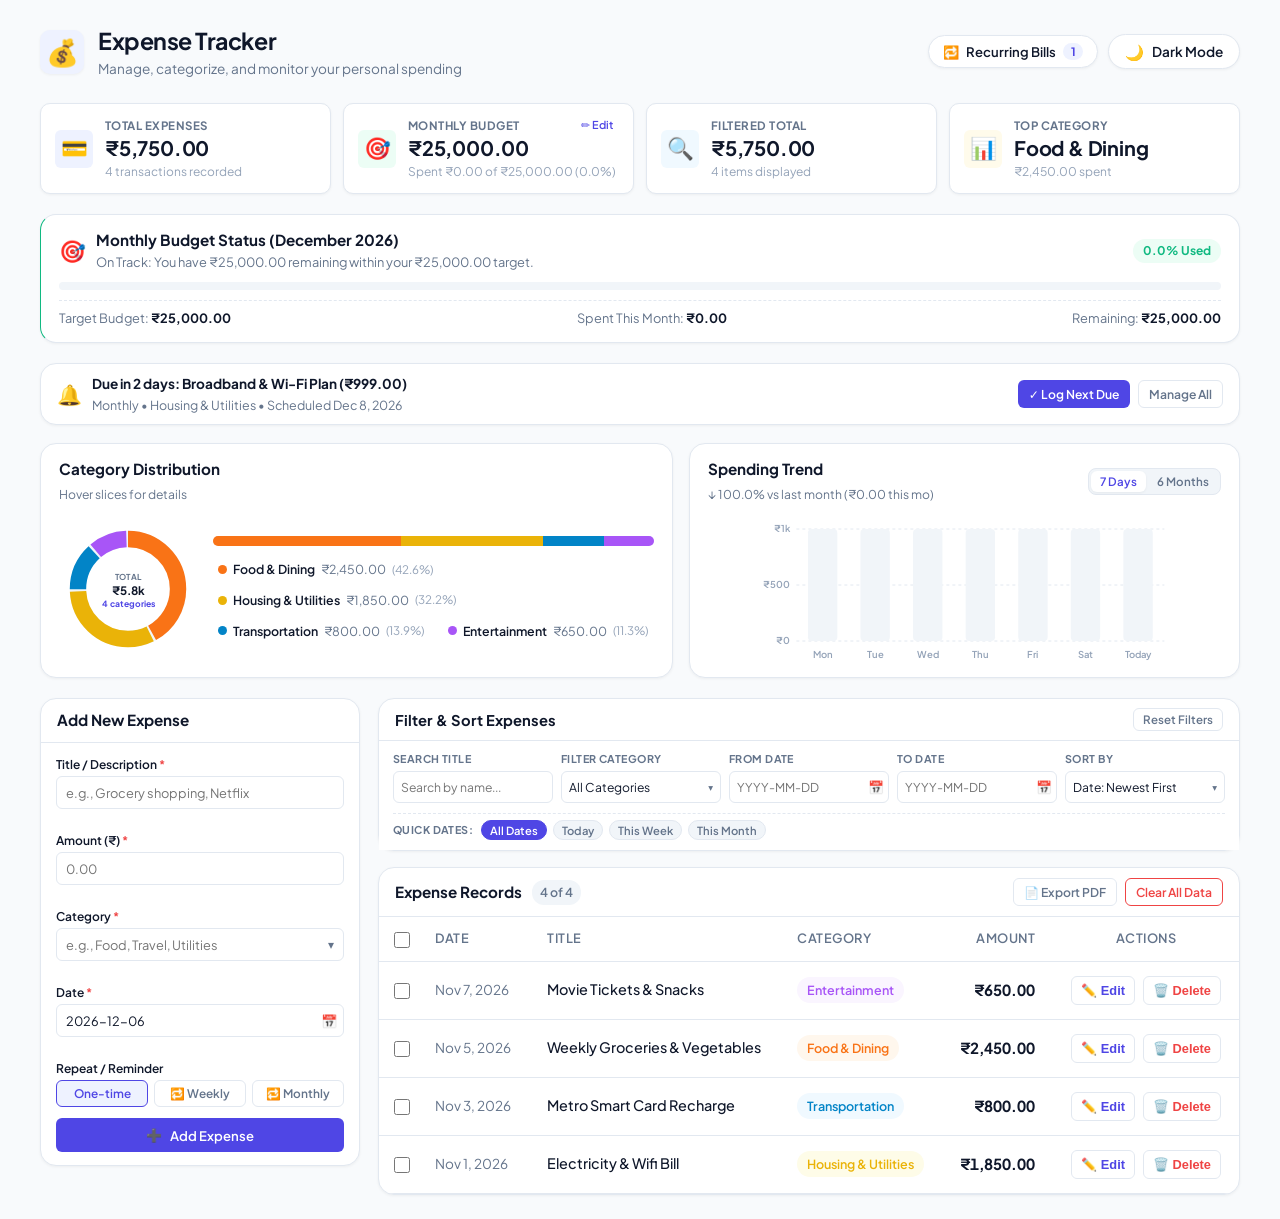
==== commit 935fdd63: "feat: add pure SVG analytics charts, recurring bills, undo toast, and bulk actions" ====
--- a/index.html
+++ b/index.html
@@ -21,6 +21,11 @@
         </div>
       </div>
       <div class="header-actions">
+        <button id="open-recurring-btn" class="header-pill-btn" type="button" aria-label="Manage recurring expenses and bill reminders" title="Manage recurring bills">
+          <span>🔁</span>
+          <span>Recurring Bills</span>
+          <span class="pill-count-badge" id="recurring-count-badge">0</span>
+        </button>
         <button id="theme-toggle-btn" class="theme-toggle-btn" type="button" aria-label="Toggle light or dark theme" title="Toggle theme">
           <span class="theme-icon" id="theme-icon">🌙</span>
           <span class="theme-label" id="theme-label">Dark Mode</span>
@@ -94,17 +99,61 @@
       </div>
     </section>
 
-    <!-- Visual Category Spending Breakdown -->
-    <section class="card category-breakdown-card" aria-label="Category Spending Breakdown">
-      <div class="category-breakdown-header">
-        <h4>Category Spending Breakdown</h4>
-        <span class="breakdown-subtitle" id="breakdown-subtitle">Distribution across recorded expenses</span>
-      </div>
-      <div class="progress-bar-container" id="category-progress-bar">
-        <!-- Colored segments injected dynamically by script.js -->
-      </div>
-      <div class="category-legend" id="category-legend">
-        <!-- Category tags injected dynamically by script.js -->
+    <!-- Upcoming Recurring Bill Reminders Strip -->
+    <section class="card reminder-banner-card" id="recurring-reminder-bar" style="display: none;" aria-label="Recurring Bill Reminders">
+      <div class="reminder-banner-left">
+        <span class="reminder-bell">🔔</span>
+        <div class="reminder-text-group">
+          <strong id="reminder-title">Upcoming Bill Due</strong>
+          <span id="reminder-desc">You have recurring bills due soon</span>
+        </div>
+      </div>
+      <div class="reminder-banner-actions">
+        <button type="button" id="reminder-quick-log-btn" class="btn btn-sm btn-primary">✓ Log Next Due</button>
+        <button type="button" id="reminder-manage-btn" class="btn btn-sm btn-outline">Manage All</button>
+      </div>
+    </section>
+
+    <!-- Visual Analytics & Charts (100% Pure SVG) -->
+    <section class="analytics-grid" aria-label="Visual Analytics & Charts">
+      <!-- Category Distribution Donut & Breakdown -->
+      <div class="card category-breakdown-card">
+        <div class="category-breakdown-header">
+          <div>
+            <h4>Category Distribution</h4>
+            <span class="breakdown-subtitle" id="breakdown-subtitle">Hover slices for details</span>
+          </div>
+        </div>
+        <div class="donut-layout">
+          <div class="donut-chart-wrap" id="category-donut-container" aria-label="Category Donut Chart">
+            <!-- Pure SVG Donut Chart injected dynamically by script.js -->
+          </div>
+          <div class="donut-details-wrap">
+            <div class="progress-bar-container" id="category-progress-bar">
+              <!-- Colored segments injected dynamically by script.js -->
+            </div>
+            <div class="category-legend" id="category-legend">
+              <!-- Category tags injected dynamically by script.js -->
+            </div>
+          </div>
+        </div>
+      </div>
+
+      <!-- Spending Trend Bar Chart -->
+      <div class="card trend-chart-card">
+        <div class="category-breakdown-header">
+          <div>
+            <h4>Spending Trend</h4>
+            <span class="breakdown-subtitle" id="trend-delta-badge">Daily & monthly overview</span>
+          </div>
+          <div class="chart-mode-toggle" role="group" aria-label="Chart time range">
+            <button type="button" class="chart-tab-btn active" data-range="7d">7 Days</button>
+            <button type="button" class="chart-tab-btn" data-range="6m">6 Months</button>
+          </div>
+        </div>
+        <div class="trend-chart-container" id="trend-chart-container" aria-label="Spending Trend Bar Chart">
+          <!-- Pure SVG Bar Chart injected dynamically by script.js -->
+        </div>
       </div>
     </section>
 
@@ -187,6 +236,16 @@
                 <button type="button" class="calendar-btn" aria-label="Choose date">📅</button>
               </div>
               <small class="error-msg" id="date-error"></small>
+            </div>
+
+            <div class="form-group" id="recurrence-form-group">
+              <label>Repeat / Reminder</label>
+              <input type="hidden" id="expense-recurrence" value="none">
+              <div class="recurrence-pills" id="recurrence-pills" role="group" aria-label="Recurring frequency">
+                <button type="button" class="recur-pill-btn active" data-freq="none">One-time</button>
+                <button type="button" class="recur-pill-btn" data-freq="weekly">🔁 Weekly</button>
+                <button type="button" class="recur-pill-btn" data-freq="monthly">🔁 Monthly</button>
+              </div>
             </div>
 
             <div class="form-actions">
@@ -324,11 +383,34 @@
             </div>
           </div>
 
+          <!-- Bulk Actions Contextual Toolbar -->
+          <div class="bulk-action-bar" id="bulk-action-bar" style="display: none;">
+            <div class="bulk-info">
+              <span class="bulk-count-dot"></span>
+              <span id="bulk-selected-text">0 selected</span>
+              <span class="bulk-sum-badge" id="bulk-selected-total">₹0.00</span>
+            </div>
+            <div class="bulk-buttons">
+              <button type="button" id="bulk-export-pdf-btn" class="btn btn-sm btn-outline">
+                📄 Export Selected
+              </button>
+              <button type="button" id="bulk-delete-btn" class="btn btn-sm btn-danger-outline">
+                🗑️ Delete Selected
+              </button>
+              <button type="button" id="bulk-clear-btn" class="btn btn-sm btn-secondary">
+                ✕ Clear
+              </button>
+            </div>
+          </div>
+
           <!-- Expenses List Container -->
           <div class="table-container">
             <table class="expenses-table" id="expenses-table">
               <thead>
                 <tr>
+                  <th class="select-all-cell">
+                    <input type="checkbox" id="select-all-checkbox" class="custom-checkbox" aria-label="Select all visible expenses" title="Select all visible expenses">
+                  </th>
                   <th>Date</th>
                   <th>Title</th>
                   <th>Category</th>
@@ -406,6 +488,47 @@
     </div>
   </div>
 
+  <!-- Recurring Expenses & Bill Reminders Modal -->
+  <div id="recurring-modal" class="calendar-modal-backdrop" style="display: none;">
+    <div class="calendar-modal-content recurring-modal-content" role="dialog" aria-modal="true" aria-label="Recurring Expenses & Bill Reminders">
+      <div class="cal-header">
+        <h3 class="modal-title">🔁 Recurring Bills & Reminders</h3>
+        <button type="button" id="close-recurring-modal-btn" class="modal-close-btn" aria-label="Close modal">✕</button>
+      </div>
+      <div class="recurring-modal-toolbar">
+        <p class="modal-desc" style="margin-bottom: 0;">Track weekly or monthly subscriptions & fixed bills. Use <strong>Repeat / Reminder</strong> when adding an expense to create new schedules.</p>
+        <label class="auto-log-label" title="Automatically record overdue/today recurring bills on app load">
+          <input type="checkbox" id="auto-log-recurring-toggle" class="custom-checkbox">
+          <span>Auto-log when due</span>
+        </label>
+      </div>
+      <div id="recurring-list-container" class="recurring-list-container">
+        <!-- Recurring items injected dynamically by script.js -->
+      </div>
+      <div class="modal-btn-row">
+        <button type="button" id="done-recurring-btn" class="btn btn-sm btn-primary">Done</button>
+      </div>
+    </div>
+  </div>
+
+  <!-- Custom Confirmation Modal (Replaces native confirm()) -->
+  <div id="confirm-modal" class="calendar-modal-backdrop" style="display: none;">
+    <div class="calendar-modal-content budget-modal-content" role="dialog" aria-modal="true" aria-label="Confirm Action">
+      <div class="cal-header">
+        <h3 class="modal-title" id="confirm-modal-title">Confirm Action</h3>
+        <button type="button" id="close-confirm-modal-btn" class="modal-close-btn" aria-label="Close modal">✕</button>
+      </div>
+      <p class="modal-desc" id="confirm-modal-message">Are you sure you want to proceed?</p>
+      <div class="modal-btn-row">
+        <button type="button" id="cancel-confirm-btn" class="btn btn-sm btn-secondary">Cancel</button>
+        <button type="button" id="ok-confirm-btn" class="btn btn-sm btn-danger-solid">Confirm</button>
+      </div>
+    </div>
+  </div>
+
+  <!-- Non-Blocking Toast Notification Container -->
+  <div id="toast-container" class="toast-container" aria-live="polite" aria-atomic="true"></div>
+
   <script src="script.js"></script>
 </body>
 </html>
--- a/style.css
+++ b/style.css
@@ -4,12 +4,12 @@
 
 :root {
   --font-family: 'Plus Jakarta Sans', system-ui, -apple-system, BlinkMacSystemFont, 'Segoe UI', Roboto, sans-serif;
-  
+
   /* Primary & Accent Colors */
   --color-primary: #4f46e5;
   --color-primary-hover: #4338ca;
   --color-primary-light: #eef2ff;
-  
+
   --color-success: #10b981;
   --color-success-light: #ecfdf5;
   --color-danger: #ef4444;
@@ -31,7 +31,7 @@
   --text-main: #0f172a;
   --text-muted: #64748b;
   --text-light: #94a3b8;
-  
+
   /* Category Colors */
   --cat-food: #f97316;
   --cat-food-bg: #fff7ed;
@@ -94,7 +94,9 @@
 }
 
 /* Base Reset */
-*, *::before, *::after {
+*,
+*::before,
+*::after {
   box-sizing: border-box;
   margin: 0;
   padding: 0;
@@ -136,7 +138,43 @@
 .header-actions {
   display: flex;
   align-items: center;
-  gap: 12px;
+  gap: 10px;
+  flex-wrap: wrap;
+}
+
+.header-pill-btn {
+  display: inline-flex;
+  align-items: center;
+  gap: 7px;
+  background: var(--bg-card);
+  border: 1px solid var(--border-color);
+  border-radius: 20px;
+  padding: 7px 14px;
+  font-family: inherit;
+  font-size: 0.82rem;
+  font-weight: 600;
+  color: var(--text-main);
+  cursor: pointer;
+  box-shadow: var(--shadow-sm);
+  transition: all var(--transition-fast);
+  user-select: none;
+}
+
+.header-pill-btn:hover {
+  background: var(--bg-hover);
+  border-color: var(--color-primary);
+  transform: translateY(-1px);
+}
+
+.pill-count-badge {
+  background: var(--color-primary-light);
+  color: var(--color-primary);
+  font-size: 0.72rem;
+  font-weight: 700;
+  padding: 1px 7px;
+  border-radius: 12px;
+  min-width: 20px;
+  text-align: center;
 }
 
 .theme-toggle-btn {
@@ -335,9 +373,12 @@
 }
 
 @keyframes alertPulse {
-  0%, 100% {
+
+  0%,
+  100% {
     box-shadow: 0 0 0 0 rgba(239, 68, 68, 0.25);
   }
+
   50% {
     box-shadow: 0 0 0 6px rgba(239, 68, 68, 0.1);
   }
@@ -439,39 +480,167 @@
   color: var(--text-main);
 }
 
-/* Category Breakdown Card */
-.category-breakdown-card {
-  padding: 18px 22px;
-  margin-bottom: 24px;
+/* ==========================================================================
+   Recurring Bill Reminder Strip
+   ========================================================================== */
+.reminder-banner-card {
+  padding: 10px 16px;
+  margin-bottom: 18px;
+  border-left: 4px solid var(--color-info);
+  display: flex;
+  align-items: center;
+  justify-content: space-between;
+  gap: 12px;
+  flex-wrap: wrap;
+}
+
+.reminder-banner-card.reminder-due {
+  border-left-color: var(--color-warning);
+  background: var(--bg-card);
+}
+
+.reminder-banner-left {
+  display: flex;
+  align-items: center;
+  gap: 10px;
+  min-width: 0;
+}
+
+.reminder-bell {
+  font-size: 1.25rem;
+  flex-shrink: 0;
+}
+
+.reminder-text-group {
+  display: flex;
+  flex-direction: column;
+  gap: 1px;
+}
+
+.reminder-text-group strong {
+  font-size: 0.85rem;
+  color: var(--text-main);
+}
+
+.reminder-text-group span {
+  font-size: 0.78rem;
+  color: var(--text-muted);
+}
+
+.reminder-banner-actions {
+  display: flex;
+  align-items: center;
+  gap: 8px;
+  flex-shrink: 0;
+}
+
+/* ==========================================================================
+   Visual Analytics Grid (Pure SVG Donut & Trend Bar Charts)
+   ========================================================================== */
+.analytics-grid {
+  display: grid;
+  grid-template-columns: 1.15fr 1fr;
+  gap: 16px;
+  margin-bottom: 20px;
+}
+
+.category-breakdown-card,
+.trend-chart-card {
+  padding: 14px 18px;
+  margin-bottom: 0;
+  display: flex;
+  flex-direction: column;
 }
 
 .category-breakdown-header {
   display: flex;
   justify-content: space-between;
   align-items: center;
-  margin-bottom: 12px;
+  margin-bottom: 10px;
   flex-wrap: wrap;
   gap: 8px;
 }
 
 .category-breakdown-header h4 {
-  font-size: 1rem;
+  font-size: 0.95rem;
   font-weight: 700;
   color: var(--text-main);
 }
 
 .breakdown-subtitle {
-  font-size: 0.825rem;
+  font-size: 0.76rem;
   color: var(--text-muted);
 }
 
+.donut-layout {
+  display: flex;
+  align-items: center;
+  gap: 16px;
+  flex: 1;
+}
+
+.donut-chart-wrap {
+  width: 138px;
+  height: 138px;
+  min-width: 138px;
+  position: relative;
+  display: flex;
+  align-items: center;
+  justify-content: center;
+}
+
+.donut-svg {
+  width: 100%;
+  height: 100%;
+  overflow: visible;
+}
+
+.donut-slice {
+  cursor: pointer;
+  transition: stroke-width 0.2s ease, opacity 0.2s ease;
+}
+
+.donut-slice:hover,
+.donut-slice.active {
+  stroke-width: 24;
+  opacity: 0.92;
+}
+
+.donut-center-label {
+  fill: var(--text-muted);
+  font-size: 9.5px;
+  font-weight: 700;
+  text-transform: uppercase;
+  letter-spacing: 0.04em;
+}
+
+.donut-center-amount {
+  fill: var(--text-main);
+  font-size: 13.5px;
+  font-weight: 700;
+}
+
+.donut-center-pct {
+  fill: var(--color-primary);
+  font-size: 10px;
+  font-weight: 700;
+}
+
+.donut-details-wrap {
+  flex: 1;
+  min-width: 0;
+  display: flex;
+  flex-direction: column;
+  justify-content: center;
+}
+
 .progress-bar-container {
-  height: 12px;
-  border-radius: 6px;
+  height: 10px;
+  border-radius: 5px;
   background-color: var(--bg-hover);
   display: flex;
   overflow: hidden;
-  margin-bottom: 14px;
+  margin-bottom: 12px;
 }
 
 .progress-segment {
@@ -482,20 +651,28 @@
 .category-legend {
   display: flex;
   flex-wrap: wrap;
-  gap: 12px 18px;
+  gap: 8px 14px;
 }
 
 .legend-item {
   display: flex;
   align-items: center;
-  gap: 7px;
-  font-size: 0.825rem;
+  gap: 6px;
+  font-size: 0.775rem;
   color: var(--text-muted);
+  cursor: pointer;
+  padding: 2px 5px;
+  border-radius: var(--radius-sm);
+  transition: background-color var(--transition-fast);
+}
+
+.legend-item:hover {
+  background-color: var(--bg-hover);
 }
 
 .legend-dot {
-  width: 10px;
-  height: 10px;
+  width: 9px;
+  height: 9px;
   border-radius: 50%;
   display: inline-block;
   flex-shrink: 0;
@@ -508,7 +685,106 @@
 
 .legend-pct {
   color: var(--text-light);
-  font-size: 0.775rem;
+  font-size: 0.73rem;
+}
+
+/* Spending Trend Bar Chart */
+.chart-mode-toggle {
+  display: inline-flex;
+  background: var(--bg-hover);
+  border: 1px solid var(--border-color);
+  border-radius: 8px;
+  padding: 2px;
+  gap: 2px;
+}
+
+.chart-tab-btn {
+  border: none;
+  background: transparent;
+  color: var(--text-muted);
+  font-family: inherit;
+  font-size: 0.72rem;
+  font-weight: 600;
+  padding: 3px 9px;
+  border-radius: 6px;
+  cursor: pointer;
+  transition: all var(--transition-fast);
+}
+
+.chart-tab-btn:hover {
+  color: var(--text-main);
+}
+
+.chart-tab-btn.active {
+  background: var(--bg-card);
+  color: var(--color-primary);
+  box-shadow: var(--shadow-sm);
+}
+
+.trend-chart-container {
+  position: relative;
+  width: 100%;
+  flex: 1;
+  min-height: 145px;
+  display: flex;
+  align-items: center;
+}
+
+.trend-svg {
+  width: 100%;
+  height: 148px;
+  overflow: visible;
+}
+
+.trend-gridline {
+  stroke: var(--border-color);
+  stroke-width: 1;
+  stroke-dasharray: 3 3;
+}
+
+.trend-axis-label {
+  fill: var(--text-light);
+  font-size: 9.5px;
+  font-weight: 600;
+}
+
+.trend-bar-bg {
+  fill: var(--bg-hover);
+}
+
+.trend-bar {
+  fill: var(--color-primary);
+  cursor: pointer;
+  transition: fill 0.18s ease, opacity 0.18s ease;
+}
+
+.trend-bar:hover {
+  fill: var(--color-primary-hover);
+}
+
+.trend-bar.current-bar {
+  fill: var(--color-success);
+}
+
+.trend-tooltip {
+  position: absolute;
+  pointer-events: none;
+  background: var(--text-main);
+  color: var(--bg-card);
+  font-size: 0.72rem;
+  font-weight: 600;
+  padding: 5px 9px;
+  border-radius: 6px;
+  white-space: nowrap;
+  box-shadow: var(--shadow-md);
+  transform: translate(-50%, -100%);
+  z-index: 20;
+  opacity: 0;
+  transition: opacity 0.12s ease;
+}
+
+.trend-tooltip.visible {
+  opacity: 1;
 }
 
 /* Main Layout */
@@ -1442,13 +1718,40 @@
   white-space: nowrap;
 }
 
-.cat-food { background-color: var(--cat-food-bg); color: var(--cat-food); }
-.cat-transport { background-color: var(--cat-transport-bg); color: var(--cat-transport); }
-.cat-housing { background-color: var(--cat-housing-bg); color: var(--cat-housing); }
-.cat-entertainment { background-color: var(--cat-entertainment-bg); color: var(--cat-entertainment); }
-.cat-health { background-color: var(--cat-health-bg); color: var(--cat-health); }
-.cat-shopping { background-color: var(--cat-shopping-bg); color: var(--cat-shopping); }
-.cat-other { background-color: var(--cat-other-bg); color: var(--cat-other); }
+.cat-food {
+  background-color: var(--cat-food-bg);
+  color: var(--cat-food);
+}
+
+.cat-transport {
+  background-color: var(--cat-transport-bg);
+  color: var(--cat-transport);
+}
+
+.cat-housing {
+  background-color: var(--cat-housing-bg);
+  color: var(--cat-housing);
+}
+
+.cat-entertainment {
+  background-color: var(--cat-entertainment-bg);
+  color: var(--cat-entertainment);
+}
+
+.cat-health {
+  background-color: var(--cat-health-bg);
+  color: var(--cat-health);
+}
+
+.cat-shopping {
+  background-color: var(--cat-shopping-bg);
+  color: var(--cat-shopping);
+}
+
+.cat-other {
+  background-color: var(--cat-other-bg);
+  color: var(--cat-other);
+}
 
 /* Row Actions */
 .row-actions {
@@ -1489,6 +1792,395 @@
   border-color: var(--color-danger);
 }
 
+/* ==========================================================================
+   Recurrence Pills, Bulk Actions, Modals & Non-Blocking Toast Alerts
+   ========================================================================== */
+
+/* Form Recurrence Selector Pills */
+.recurrence-pills {
+  display: flex;
+  gap: 6px;
+}
+
+.recur-pill-btn {
+  flex: 1;
+  background: var(--bg-input);
+  border: 1px solid var(--border-color);
+  border-radius: var(--radius-sm);
+  padding: 5px 6px;
+  font-family: inherit;
+  font-size: 0.74rem;
+  font-weight: 600;
+  color: var(--text-muted);
+  cursor: pointer;
+  transition: all var(--transition-fast);
+  text-align: center;
+  white-space: nowrap;
+}
+
+.recur-pill-btn:hover {
+  background: var(--bg-hover);
+  color: var(--text-main);
+  border-color: var(--color-primary);
+}
+
+.recur-pill-btn.active {
+  background: var(--color-primary-light);
+  color: var(--color-primary);
+  border-color: var(--color-primary);
+}
+
+.recur-tag {
+  display: inline-flex;
+  align-items: center;
+  gap: 3px;
+  font-size: 0.68rem;
+  font-weight: 600;
+  padding: 1px 6px;
+  border-radius: 10px;
+  background: var(--color-info-light);
+  color: var(--color-info);
+  margin-left: 6px;
+  vertical-align: middle;
+}
+
+/* Custom Checkboxes & Bulk Selection */
+.custom-checkbox {
+  width: 16px;
+  height: 16px;
+  accent-color: var(--color-primary);
+  cursor: pointer;
+  vertical-align: middle;
+}
+
+.select-all-cell,
+.checkbox-cell {
+  width: 38px;
+  text-align: center;
+  padding-left: 14px !important;
+  padding-right: 6px !important;
+}
+
+.expenses-table tbody tr.row-selected {
+  background-color: var(--color-primary-light);
+}
+
+.bulk-action-bar {
+  display: flex;
+  align-items: center;
+  justify-content: space-between;
+  gap: 10px;
+  padding: 8px 16px;
+  background: var(--color-primary-light);
+  border-bottom: 1px solid var(--border-focus);
+  flex-wrap: wrap;
+  animation: fadeIn 0.16s ease-out;
+}
+
+.bulk-info {
+  display: flex;
+  align-items: center;
+  gap: 8px;
+  font-size: 0.82rem;
+  font-weight: 700;
+  color: var(--color-primary);
+}
+
+.bulk-count-dot {
+  width: 8px;
+  height: 8px;
+  border-radius: 50%;
+  background: var(--color-primary);
+  display: inline-block;
+}
+
+.bulk-sum-badge {
+  background: var(--bg-card);
+  color: var(--text-main);
+  border: 1px solid var(--border-color);
+  font-size: 0.74rem;
+  padding: 2px 8px;
+  border-radius: 12px;
+  font-weight: 700;
+}
+
+.bulk-buttons {
+  display: flex;
+  align-items: center;
+  gap: 6px;
+  flex-wrap: wrap;
+}
+
+/* Recurring Bills Modal */
+.recurring-modal-content {
+  max-width: 520px !important;
+}
+
+.recurring-modal-toolbar {
+  display: flex;
+  flex-direction: column;
+  gap: 10px;
+  margin-bottom: 12px;
+  padding-bottom: 10px;
+  border-bottom: 1px dashed var(--border-color);
+}
+
+.auto-log-label {
+  display: inline-flex;
+  align-items: center;
+  gap: 8px;
+  font-size: 0.8rem;
+  font-weight: 600;
+  color: var(--text-main);
+  cursor: pointer;
+  user-select: none;
+}
+
+.recurring-list-container {
+  display: flex;
+  flex-direction: column;
+  gap: 8px;
+  max-height: 290px;
+  overflow-y: auto;
+  padding-right: 4px;
+}
+
+.recurring-item-card {
+  display: flex;
+  align-items: center;
+  justify-content: space-between;
+  gap: 10px;
+  padding: 10px 12px;
+  background: var(--bg-hover);
+  border: 1px solid var(--border-color);
+  border-radius: var(--radius-sm);
+}
+
+.recurring-item-card.paused {
+  opacity: 0.65;
+}
+
+.recurring-item-main {
+  display: flex;
+  flex-direction: column;
+  gap: 3px;
+  min-width: 0;
+}
+
+.recurring-item-title {
+  font-size: 0.86rem;
+  font-weight: 700;
+  color: var(--text-main);
+  display: flex;
+  align-items: center;
+  gap: 6px;
+  flex-wrap: wrap;
+}
+
+.recurring-item-meta {
+  font-size: 0.74rem;
+  color: var(--text-muted);
+}
+
+.recurring-status-pill {
+  font-size: 0.68rem;
+  font-weight: 700;
+  padding: 1px 7px;
+  border-radius: 10px;
+}
+
+.recurring-status-pill.due-now {
+  background: var(--color-danger-light);
+  color: var(--color-danger);
+}
+
+.recurring-status-pill.due-soon {
+  background: var(--color-warning-light);
+  color: var(--color-warning);
+}
+
+.recurring-status-pill.scheduled {
+  background: var(--color-success-light);
+  color: var(--color-success);
+}
+
+.recurring-item-actions {
+  display: flex;
+  align-items: center;
+  gap: 5px;
+  flex-shrink: 0;
+}
+
+.recurring-empty-msg {
+  text-align: center;
+  padding: 24px 12px;
+  font-size: 0.85rem;
+  color: var(--text-muted);
+}
+
+.btn-danger-solid {
+  background: var(--color-danger);
+  color: #ffffff;
+  border-color: var(--color-danger);
+}
+
+.btn-danger-solid:hover {
+  background: var(--color-danger-hover);
+  border-color: var(--color-danger-hover);
+}
+
+/* Floating Non-Blocking Toast Notifications */
+.toast-container {
+  position: fixed;
+  bottom: 20px;
+  right: 20px;
+  z-index: 10050;
+  display: flex;
+  flex-direction: column-reverse;
+  gap: 10px;
+  max-width: 360px;
+  width: calc(100vw - 32px);
+  pointer-events: none;
+}
+
+.toast-item {
+  pointer-events: auto;
+  background: var(--bg-card);
+  color: var(--text-main);
+  border: 1px solid var(--border-color);
+  border-left: 4px solid var(--color-primary);
+  border-radius: var(--radius-md);
+  box-shadow: var(--shadow-lg);
+  padding: 11px 13px;
+  display: flex;
+  align-items: center;
+  justify-content: space-between;
+  gap: 10px;
+  position: relative;
+  overflow: hidden;
+  animation: toastSlideIn 0.22s cubic-bezier(0.16, 1, 0.3, 1);
+}
+
+.toast-item.toast-success {
+  border-left-color: var(--color-success);
+}
+
+.toast-item.toast-info {
+  border-left-color: var(--color-info);
+}
+
+.toast-item.toast-warning {
+  border-left-color: var(--color-warning);
+}
+
+.toast-item.toast-danger {
+  border-left-color: var(--color-danger);
+}
+
+.toast-body {
+  display: flex;
+  align-items: center;
+  gap: 9px;
+  min-width: 0;
+  flex: 1;
+}
+
+.toast-icon {
+  font-size: 1.05rem;
+  flex-shrink: 0;
+}
+
+.toast-message {
+  font-size: 0.8rem;
+  font-weight: 500;
+  color: var(--text-main);
+  line-height: 1.35;
+}
+
+.toast-actions {
+  display: flex;
+  align-items: center;
+  gap: 6px;
+  flex-shrink: 0;
+}
+
+.toast-undo-btn {
+  background: var(--color-primary);
+  color: #ffffff;
+  border: none;
+  border-radius: var(--radius-sm);
+  padding: 4px 10px;
+  font-family: inherit;
+  font-size: 0.74rem;
+  font-weight: 700;
+  cursor: pointer;
+  transition: background-color var(--transition-fast);
+}
+
+.toast-undo-btn:hover {
+  background: var(--color-primary-hover);
+}
+
+.toast-close-btn {
+  background: transparent;
+  border: none;
+  color: var(--text-muted);
+  cursor: pointer;
+  font-size: 0.85rem;
+  padding: 2px 4px;
+  line-height: 1;
+}
+
+.toast-close-btn:hover {
+  color: var(--text-main);
+}
+
+.toast-progress {
+  position: absolute;
+  bottom: 0;
+  left: 0;
+  height: 3px;
+  background: var(--color-primary);
+  opacity: 0.65;
+  width: 100%;
+  transform-origin: left;
+  animation: toastShrink 5s linear forwards;
+}
+
+.toast-success .toast-progress {
+  background: var(--color-success);
+}
+
+.toast-warning .toast-progress {
+  background: var(--color-warning);
+}
+
+.toast-danger .toast-progress {
+  background: var(--color-danger);
+}
+
+@keyframes toastSlideIn {
+  from {
+    opacity: 0;
+    transform: translateY(16px) scale(0.97);
+  }
+
+  to {
+    opacity: 1;
+    transform: translateY(0) scale(1);
+  }
+}
+
+@keyframes toastShrink {
+  from {
+    transform: scaleX(1);
+  }
+
+  to {
+    transform: scaleX(0);
+  }
+}
+
 /* Empty State */
 .empty-state {
   text-align: center;
@@ -1517,6 +2209,11 @@
 
 /* Tablet & Smaller Laptops */
 @media (max-width: 992px) {
+  .analytics-grid {
+    grid-template-columns: 1fr;
+    gap: 14px;
+  }
+
   .main-layout {
     grid-template-columns: 1fr;
     gap: 20px;
@@ -1570,11 +2267,25 @@
     gap: 10px;
   }
 
-  .filter-controls-grid .filter-item:nth-child(1) { grid-column: span 3; }
-  .filter-controls-grid .filter-item:nth-child(2) { grid-column: span 3; }
-  .filter-controls-grid .filter-item:nth-child(3) { grid-column: span 2; }
-  .filter-controls-grid .filter-item:nth-child(4) { grid-column: span 2; }
-  .filter-controls-grid .filter-item:nth-child(5) { grid-column: span 2; }
+  .filter-controls-grid .filter-item:nth-child(1) {
+    grid-column: span 3;
+  }
+
+  .filter-controls-grid .filter-item:nth-child(2) {
+    grid-column: span 3;
+  }
+
+  .filter-controls-grid .filter-item:nth-child(3) {
+    grid-column: span 2;
+  }
+
+  .filter-controls-grid .filter-item:nth-child(4) {
+    grid-column: span 2;
+  }
+
+  .filter-controls-grid .filter-item:nth-child(5) {
+    grid-column: span 2;
+  }
 
   /* Prevent automatic zoom on iOS Safari when tapping inputs */
   input[type="text"],
@@ -1600,6 +2311,44 @@
     margin-bottom: 18px;
   }
 
+  .donut-layout {
+    flex-direction: column;
+    align-items: center;
+    text-align: center;
+  }
+
+  .donut-details-wrap {
+    width: 100%;
+  }
+
+  .category-legend {
+    justify-content: center;
+  }
+
+  .bulk-action-bar {
+    flex-direction: column;
+    align-items: stretch;
+  }
+
+  .bulk-buttons {
+    width: 100%;
+  }
+
+  .bulk-buttons .btn {
+    flex: 1;
+    min-height: 36px;
+    padding: 6px 8px;
+    font-size: 0.74rem;
+  }
+
+  .toast-container {
+    bottom: 12px;
+    right: 12px;
+    left: 12px;
+    width: auto;
+    max-width: none;
+  }
+
   .summary-grid {
     grid-template-columns: 1fr;
     gap: 8px;
@@ -1612,11 +2361,25 @@
     gap: 8px;
   }
 
-  .filter-controls-grid .filter-item:nth-child(1) { grid-column: 1 / -1; }
-  .filter-controls-grid .filter-item:nth-child(2) { grid-column: 1 / -1; }
-  .filter-controls-grid .filter-item:nth-child(3) { grid-column: 1 / 2; }
-  .filter-controls-grid .filter-item:nth-child(4) { grid-column: 2 / 3; }
-  .filter-controls-grid .filter-item:nth-child(5) { grid-column: 1 / -1; }
+  .filter-controls-grid .filter-item:nth-child(1) {
+    grid-column: 1 / -1;
+  }
+
+  .filter-controls-grid .filter-item:nth-child(2) {
+    grid-column: 1 / -1;
+  }
+
+  .filter-controls-grid .filter-item:nth-child(3) {
+    grid-column: 1 / 2;
+  }
+
+  .filter-controls-grid .filter-item:nth-child(4) {
+    grid-column: 2 / 3;
+  }
+
+  .filter-controls-grid .filter-item:nth-child(5) {
+    grid-column: 1 / -1;
+  }
 
   .header-brand {
     gap: 10px;
@@ -1683,7 +2446,8 @@
     padding: 14px 16px;
   }
 
-  .category-breakdown-card {
+  .category-breakdown-card,
+  .trend-chart-card {
     padding: 14px 16px;
   }
 
@@ -1708,7 +2472,8 @@
   }
 
   .expenses-table thead {
-    display: none; /* Hide standard tabular header on mobile */
+    display: none;
+    /* Hide standard tabular header on mobile */
   }
 
   .expenses-table tbody {
@@ -1745,6 +2510,12 @@
     gap: 10px;
   }
 
+  .expenses-table td.checkbox-cell {
+    width: 100%;
+    justify-content: space-between;
+    padding: 4px 0 8px 0 !important;
+  }
+
   .expenses-table td::before {
     content: attr(data-label);
     font-size: 0.75rem;
@@ -1803,6 +2574,11 @@
   .filter-card,
   .listing-header-actions,
   .calendar-modal-backdrop,
+  .toast-container,
+  .bulk-action-bar,
+  .reminder-banner-card,
+  .select-all-cell,
+  .checkbox-cell,
   .expenses-table th:last-child,
   .expenses-table td:last-child,
   .btn-icon-link {
@@ -1847,5 +2623,4 @@
   .expenses-table td::before {
     display: none !important;
   }
-}
-
+}
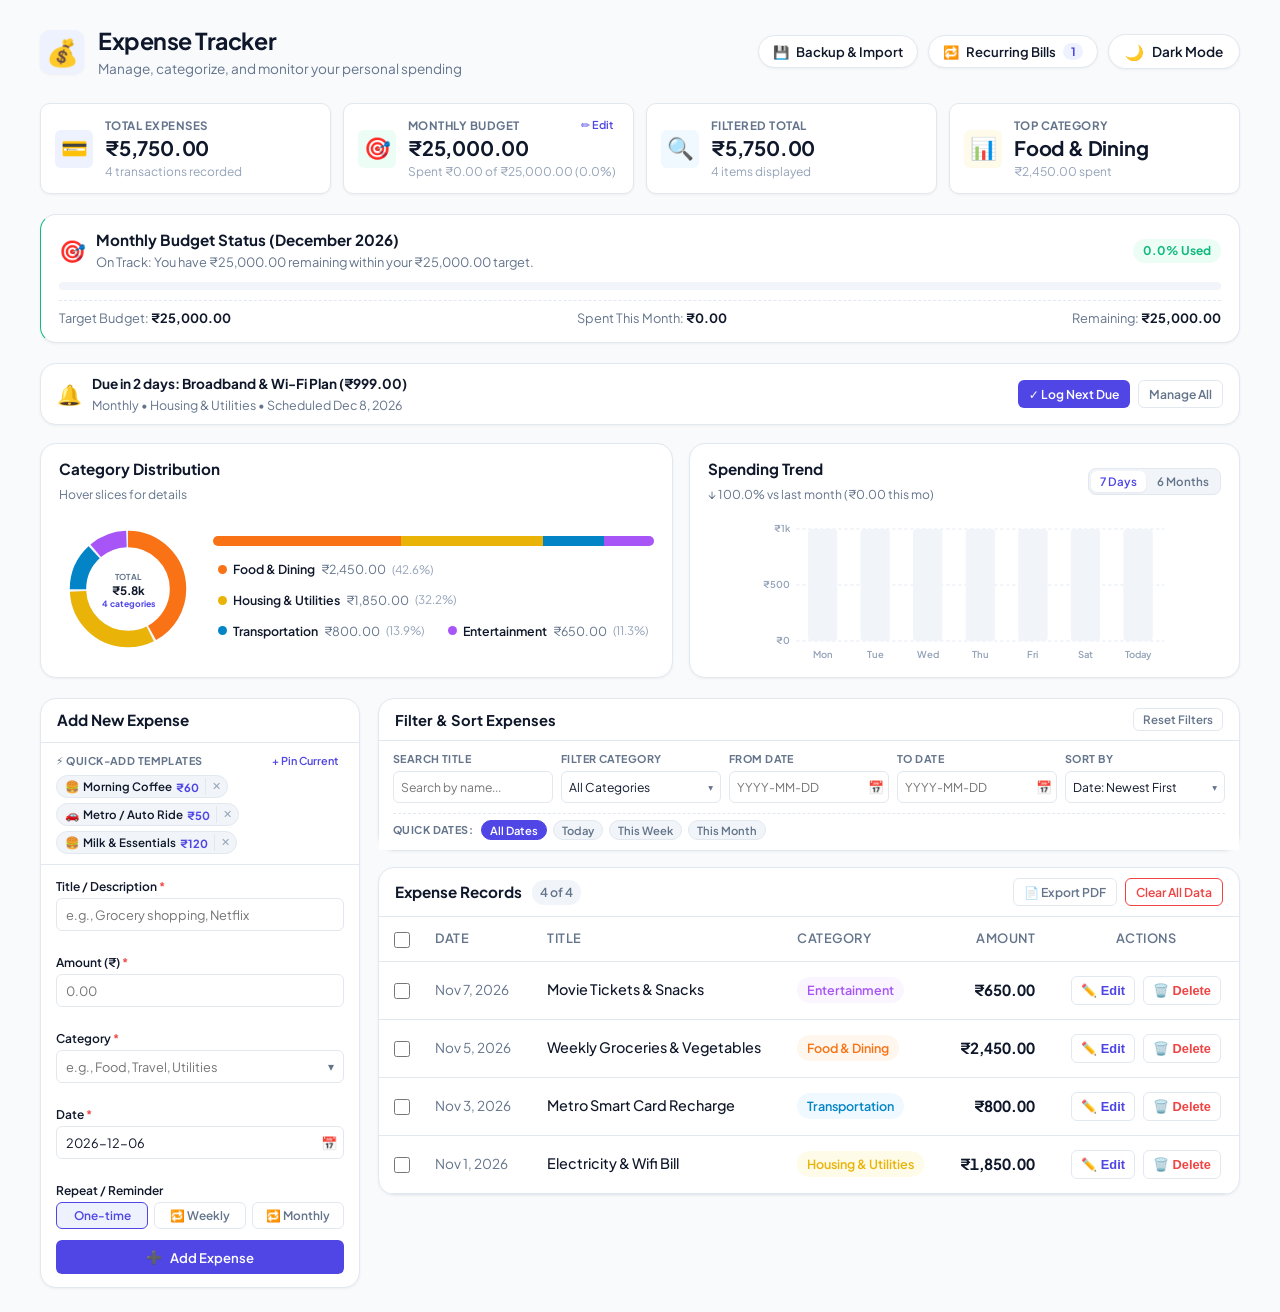
==== commit b0cd1579: "feat: add JSON/CSV backup & restore, quick-add templates, and deployment docs" ====
--- a/index.html
+++ b/index.html
@@ -21,6 +21,10 @@
         </div>
       </div>
       <div class="header-actions">
+        <button id="open-backup-btn" class="header-pill-btn" type="button" aria-label="Backup, restore, or import expenses" title="Backup, restore, or import (.json / .csv)">
+          <span>💾</span>
+          <span>Backup & Import</span>
+        </button>
         <button id="open-recurring-btn" class="header-pill-btn" type="button" aria-label="Manage recurring expenses and bill reminders" title="Manage recurring bills">
           <span>🔁</span>
           <span>Recurring Bills</span>
@@ -165,6 +169,19 @@
           <div class="card-header">
             <h3 id="form-heading">Add New Expense</h3>
             <span id="edit-badge" class="badge edit-mode-badge" style="display: none;">Editing</span>
+          </div>
+
+          <!-- Quick-Add Favorite Templates Strip -->
+          <div class="quick-templates-section" id="quick-templates-section">
+            <div class="quick-templates-header">
+              <span class="quick-templates-title">⚡ Quick-Add Templates</span>
+              <button type="button" id="pin-template-btn" class="btn-icon-link" title="Save current form fields as a 1-click template">
+                + Pin Current
+              </button>
+            </div>
+            <div class="favorite-templates-list" id="favorite-templates-list">
+              <!-- Favorite template chips injected dynamically by script.js -->
+            </div>
           </div>
 
           <form id="expense-form" novalidate>
@@ -526,6 +543,66 @@
     </div>
   </div>
 
+  <!-- Data Backup, Restore & Import Modal (.json / .csv) -->
+  <div id="backup-modal" class="calendar-modal-backdrop" style="display: none;">
+    <div class="calendar-modal-content recurring-modal-content backup-modal-content" role="dialog" aria-modal="true" aria-label="Data Backup, Restore & Import">
+      <div class="cal-header">
+        <h3 class="modal-title">💾 Data Backup, Restore & Import</h3>
+        <button type="button" id="close-backup-modal-btn" class="modal-close-btn" aria-label="Close modal">✕</button>
+      </div>
+
+      <!-- Export Snapshot Section -->
+      <div class="backup-section-box">
+        <div class="backup-section-title">Export Your Local Data</div>
+        <p class="backup-section-desc">Download a full JSON snapshot (expenses, budget, recurring bills & templates) or a spreadsheet-compatible CSV file.</p>
+        <div class="backup-export-btns">
+          <button type="button" id="export-json-btn" class="btn btn-sm btn-primary">⬇️ Export Backup (.json)</button>
+          <button type="button" id="export-csv-btn" class="btn btn-sm btn-outline">📊 Export CSV (.csv)</button>
+        </div>
+      </div>
+
+      <!-- Import / Restore Section -->
+      <div class="backup-section-box">
+        <div class="backup-section-title">Restore or Import (.json / .csv)</div>
+        <input type="file" id="import-file-input" accept=".json,.csv,application/json,text/csv" class="hidden-file-input">
+        <div id="import-dropzone" class="import-dropzone" tabindex="0" role="button" aria-label="Click or drag and drop a JSON or CSV file to import">
+          <div class="dropzone-icon">📂</div>
+          <div class="dropzone-text"><strong>Click to select</strong> or drag & drop a <code>.json</code> or <code>.csv</code> file</div>
+          <div class="dropzone-subtext">Supports Veda Expense Tracker backups & CSV sheets (Date, Title, Category, Amount)</div>
+        </div>
+
+        <!-- Import Preview Summary (shown after selecting valid file) -->
+        <div id="import-preview-box" class="import-preview-box" style="display: none;">
+          <div class="import-preview-header">
+            <strong id="import-file-name">backup.json</strong>
+            <span class="pill-count-badge" id="import-format-badge">JSON</span>
+          </div>
+          <div class="import-preview-stats" id="import-preview-stats"></div>
+          <div class="import-options-col">
+            <label class="auto-log-label" id="import-skip-dupes-wrap">
+              <input type="checkbox" id="import-skip-dupes-checkbox" class="custom-checkbox" checked>
+              <span>Skip duplicate expenses when merging</span>
+            </label>
+            <label class="auto-log-label" id="import-restore-settings-wrap" style="display: none;">
+              <input type="checkbox" id="import-restore-settings-checkbox" class="custom-checkbox" checked>
+              <span>Also restore budget, recurring schedules & templates</span>
+            </label>
+          </div>
+          <div class="import-action-row">
+            <button type="button" id="import-merge-btn" class="btn btn-sm btn-primary">🔀 Merge Data</button>
+            <button type="button" id="import-replace-btn" class="btn btn-sm btn-danger-outline">♻️ Replace All</button>
+            <button type="button" id="import-clear-file-btn" class="btn btn-sm btn-secondary">Clear</button>
+          </div>
+        </div>
+        <small class="error-msg" id="import-error-msg"></small>
+      </div>
+
+      <div class="modal-btn-row">
+        <button type="button" id="done-backup-btn" class="btn btn-sm btn-secondary">Close</button>
+      </div>
+    </div>
+  </div>
+
   <!-- Non-Blocking Toast Notification Container -->
   <div id="toast-container" class="toast-container" aria-live="polite" aria-atomic="true"></div>
 
--- a/style.css
+++ b/style.css
@@ -2029,6 +2029,225 @@
   border-color: var(--color-danger-hover);
 }
 
+/* Quick-Add Favorite Templates Strip */
+.quick-templates-section {
+  padding: 9px 15px 10px 15px;
+  border-bottom: 1px solid var(--border-color);
+  background: var(--bg-card);
+}
+
+.quick-templates-header {
+  display: flex;
+  align-items: center;
+  justify-content: space-between;
+  gap: 8px;
+  margin-bottom: 6px;
+}
+
+.quick-templates-title {
+  font-size: 0.67rem;
+  font-weight: 700;
+  text-transform: uppercase;
+  letter-spacing: 0.04em;
+  color: var(--text-muted);
+}
+
+.favorite-templates-list {
+  display: flex;
+  flex-wrap: wrap;
+  gap: 5px;
+}
+
+.template-chip {
+  display: inline-flex;
+  align-items: center;
+  background: var(--bg-hover);
+  border: 1px solid var(--border-color);
+  border-radius: 14px;
+  overflow: hidden;
+  transition: all var(--transition-fast);
+  max-width: 100%;
+}
+
+.template-chip:hover {
+  border-color: var(--color-primary);
+  background: var(--color-primary-light);
+}
+
+.template-chip-main {
+  border: none;
+  background: transparent;
+  padding: 3px 6px 3px 8px;
+  font-family: inherit;
+  font-size: 0.72rem;
+  font-weight: 600;
+  color: var(--text-main);
+  cursor: pointer;
+  display: inline-flex;
+  align-items: center;
+  gap: 4px;
+  max-width: 195px;
+  white-space: nowrap;
+  overflow: hidden;
+  text-overflow: ellipsis;
+}
+
+.template-chip:hover .template-chip-main {
+  color: var(--color-primary);
+}
+
+.template-chip-amount {
+  color: var(--color-primary);
+  font-weight: 700;
+  font-size: 0.7rem;
+}
+
+.template-chip-remove {
+  border: none;
+  border-left: 1px solid var(--border-color);
+  background: transparent;
+  color: var(--text-light);
+  padding: 3px 6px;
+  font-size: 0.68rem;
+  line-height: 1;
+  cursor: pointer;
+  transition: color var(--transition-fast), background-color var(--transition-fast);
+}
+
+.template-chip-remove:hover {
+  color: var(--color-danger);
+  background: var(--color-danger-light);
+}
+
+.templates-empty {
+  font-size: 0.72rem;
+  color: var(--text-light);
+}
+
+/* Data Backup, Restore & Import Modal */
+.backup-modal-content {
+  max-width: 520px !important;
+  max-height: 90vh;
+  overflow-y: auto;
+}
+
+.backup-section-box {
+  background: var(--bg-hover);
+  border: 1px solid var(--border-color);
+  border-radius: var(--radius-md);
+  padding: 12px 14px;
+  margin-bottom: 12px;
+}
+
+.backup-section-title {
+  font-size: 0.86rem;
+  font-weight: 700;
+  color: var(--text-main);
+  margin-bottom: 4px;
+}
+
+.backup-section-desc {
+  font-size: 0.76rem;
+  color: var(--text-muted);
+  margin-bottom: 10px;
+  line-height: 1.4;
+}
+
+.backup-export-btns {
+  display: flex;
+  gap: 8px;
+  flex-wrap: wrap;
+}
+
+.backup-export-btns .btn {
+  flex: 1;
+  min-width: 160px;
+}
+
+.hidden-file-input {
+  position: absolute;
+  width: 1px;
+  height: 1px;
+  opacity: 0;
+  pointer-events: none;
+}
+
+.import-dropzone {
+  border: 2px dashed var(--border-color);
+  background: var(--bg-card);
+  border-radius: var(--radius-md);
+  padding: 18px 14px;
+  text-align: center;
+  cursor: pointer;
+  transition: all var(--transition-fast);
+}
+
+.import-dropzone:hover,
+.import-dropzone:focus,
+.import-dropzone.drag-over {
+  border-color: var(--color-primary);
+  background: var(--color-primary-light);
+  outline: none;
+}
+
+.dropzone-icon {
+  font-size: 1.65rem;
+  margin-bottom: 4px;
+}
+
+.dropzone-text {
+  font-size: 0.82rem;
+  color: var(--text-main);
+  margin-bottom: 3px;
+}
+
+.dropzone-subtext {
+  font-size: 0.72rem;
+  color: var(--text-muted);
+}
+
+.import-preview-box {
+  margin-top: 10px;
+  padding: 10px 12px;
+  background: var(--bg-card);
+  border: 1px solid var(--border-focus);
+  border-radius: var(--radius-sm);
+}
+
+.import-preview-header {
+  display: flex;
+  align-items: center;
+  justify-content: space-between;
+  gap: 8px;
+  margin-bottom: 6px;
+  font-size: 0.82rem;
+  color: var(--text-main);
+}
+
+.import-preview-stats {
+  font-size: 0.76rem;
+  color: var(--text-muted);
+  line-height: 1.45;
+  margin-bottom: 8px;
+}
+
+.import-options-col {
+  display: flex;
+  flex-direction: column;
+  gap: 6px;
+  margin-bottom: 10px;
+}
+
+.import-action-row {
+  display: flex;
+  gap: 6px;
+  flex-wrap: wrap;
+}
+
+.import-action-row .btn {
+  flex: 1;
+}
+
 /* Floating Non-Blocking Toast Notifications */
 .toast-container {
   position: fixed;
